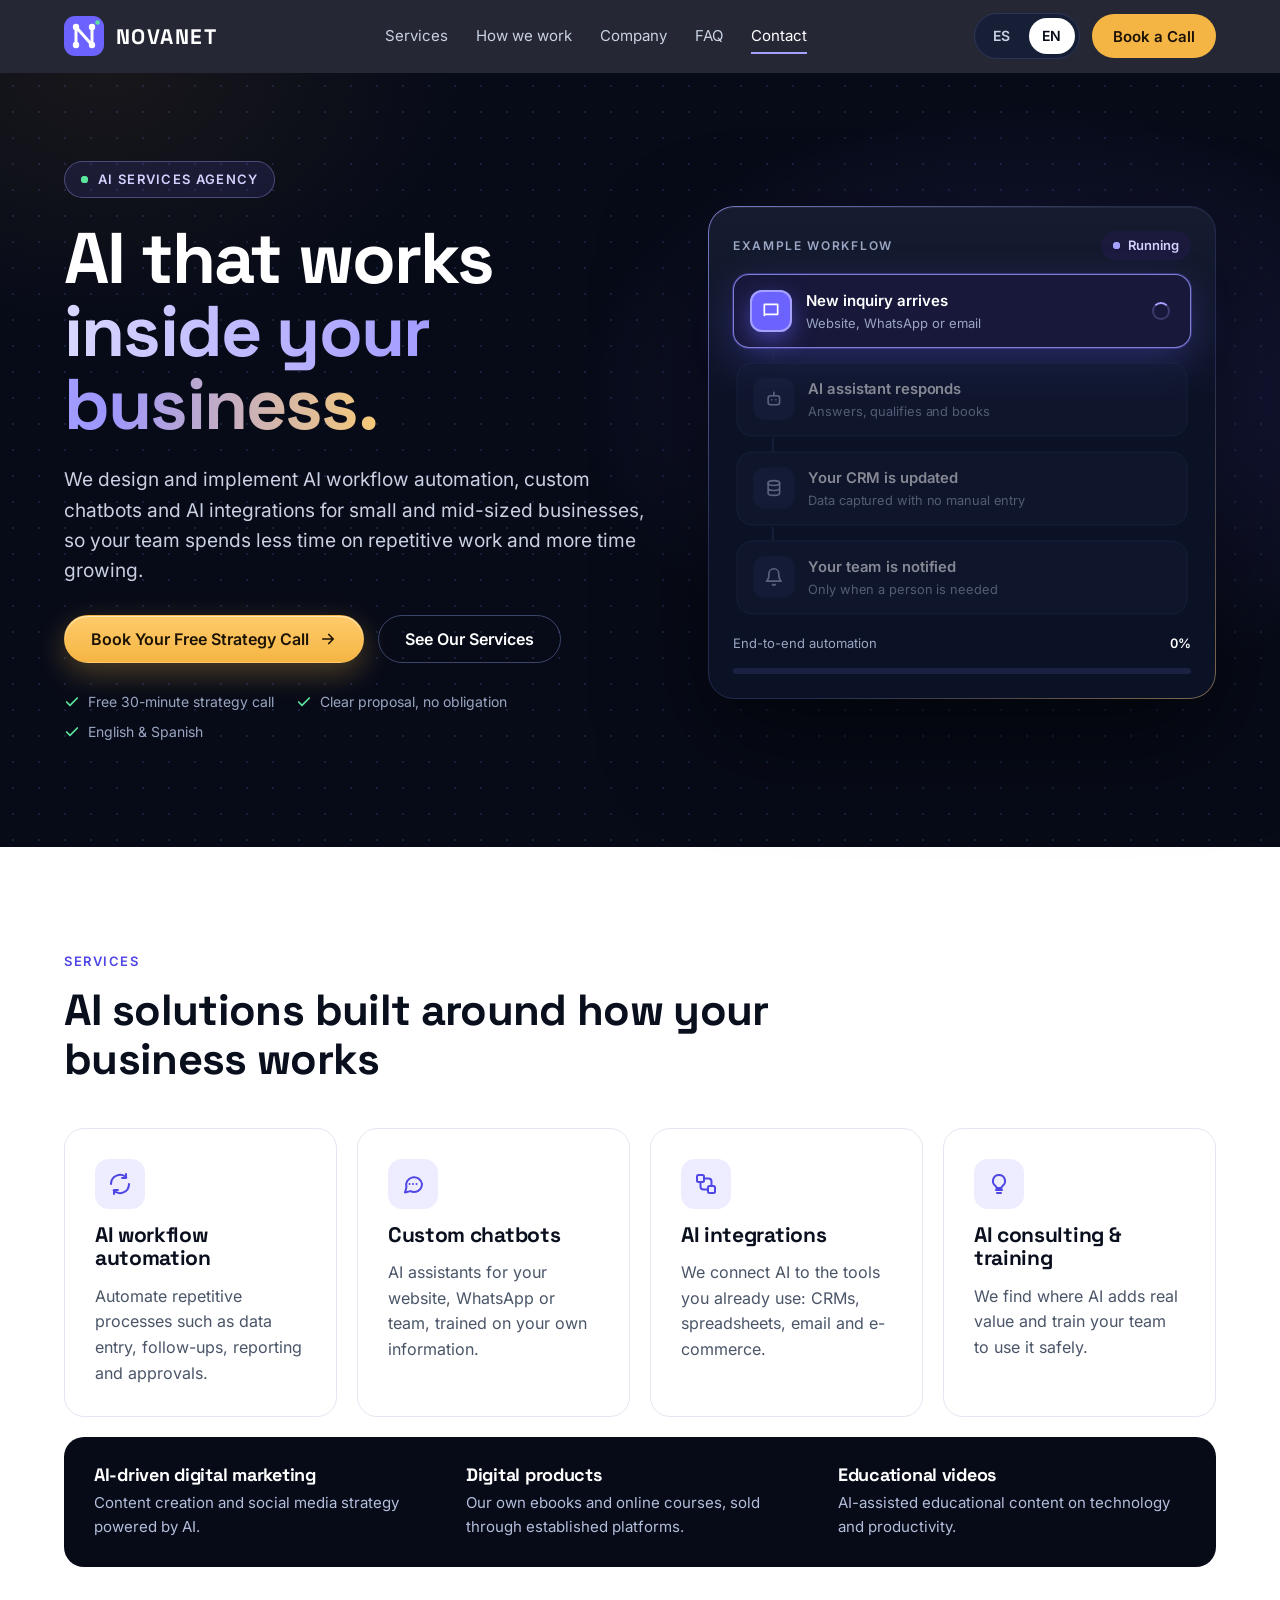
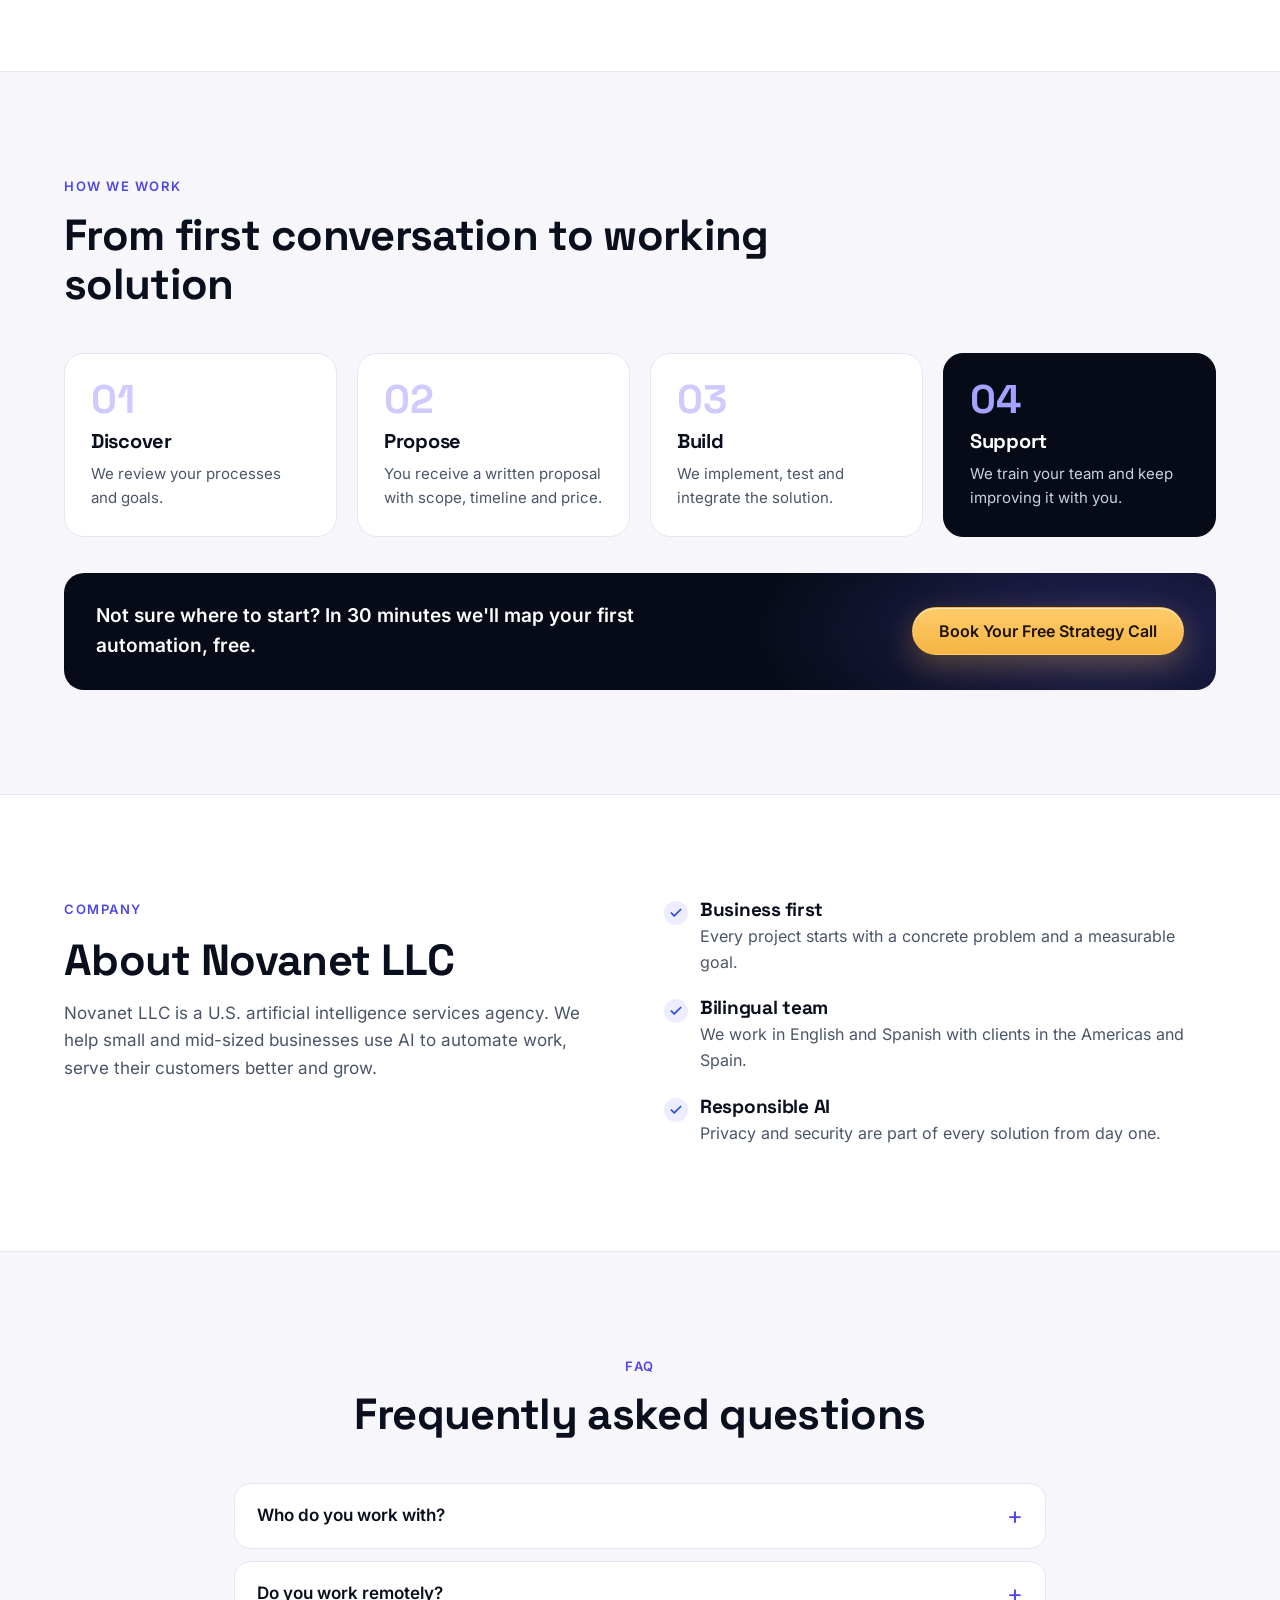
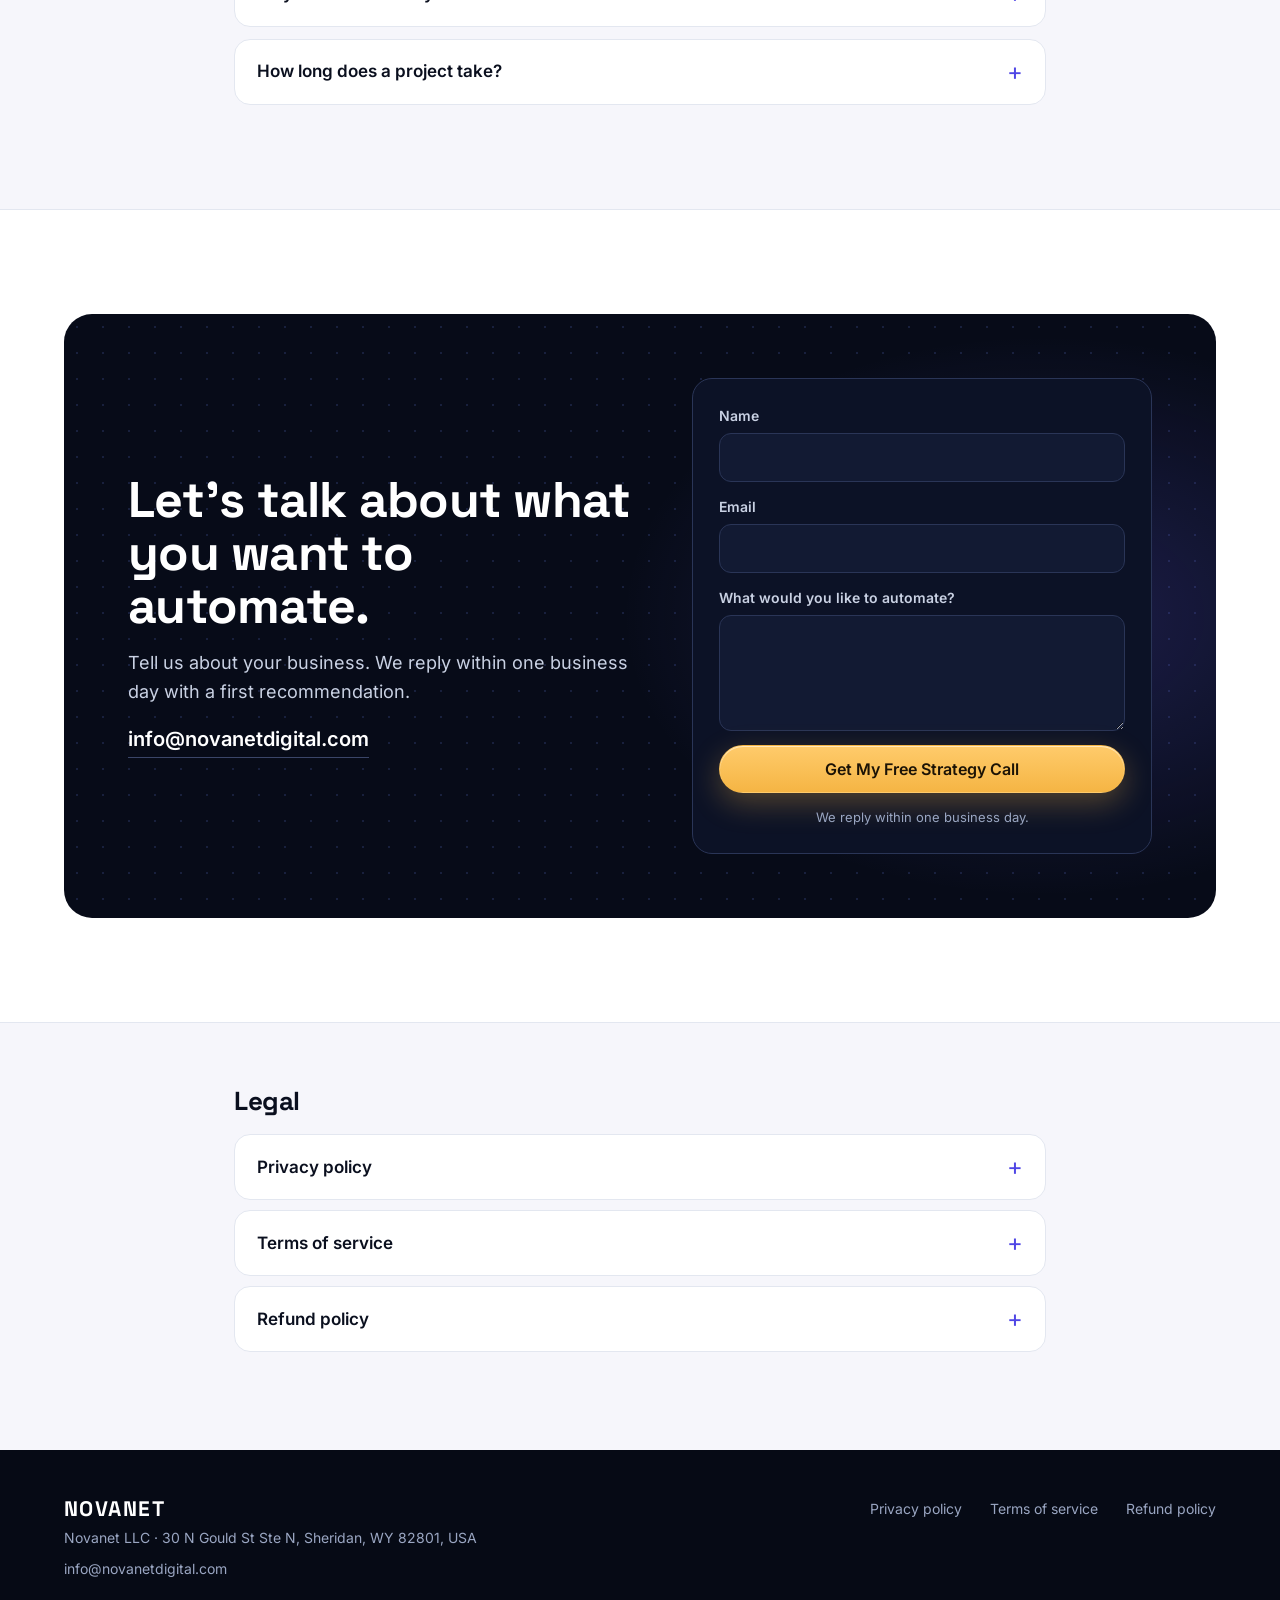
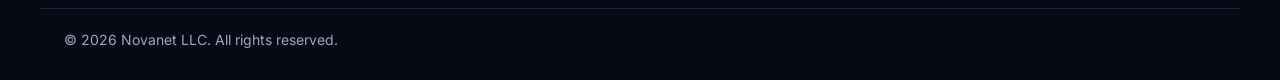
==== novanet-web/index.html @ 029d0b69 "Add files via upload" ====
<!doctype html>
<html lang="en">
<head>
<meta charset="utf-8">
<meta name="viewport" content="width=device-width, initial-scale=1">
<title>AI Automation Agency for Small Businesses | Novanet LLC</title>
<meta name="description" content="Novanet LLC helps small and mid-sized businesses automate workflows with AI: custom chatbots, AI integrations and consulting. Book a free strategy call.">
<meta name="robots" content="index, follow, max-image-preview:large, max-snippet:-1">
<meta name="author" content="Novanet LLC">
<meta name="theme-color" content="#070B18">
<link rel="canonical" href="https://novanetdigital.com/">

<!-- Performance: self-hosted fonts, preloaded -->
<link rel="preload" href="fonts/inter-400.woff2" as="font" type="font/woff2" crossorigin>
<link rel="preload" href="fonts/space-grotesk-700.woff2" as="font" type="font/woff2" crossorigin>
<link rel="stylesheet" href="styles.css?v=3">
<script src="script.js?v=3" defer></script>

<!-- Icons -->
<link rel="icon" href="img/favicon.svg" type="image/svg+xml">
<link rel="icon" href="img/icon-192.png" type="image/png" sizes="192x192">
<link rel="apple-touch-icon" href="img/apple-touch-icon.png">
<link rel="manifest" href="site.webmanifest">

<!-- Open Graph / social -->
<meta property="og:type" content="website">
<meta property="og:site_name" content="Novanet LLC">
<meta property="og:title" content="AI Automation Agency for Small Businesses | Novanet LLC">
<meta property="og:description" content="AI workflow automation, custom chatbots, AI integrations and consulting for small and mid-sized businesses.">
<meta property="og:url" content="https://novanetdigital.com/">
<meta property="og:image" content="https://novanetdigital.com/img/og-image.jpg">
<meta property="og:image:width" content="1200">
<meta property="og:image:height" content="630">
<meta property="og:image:alt" content="Novanet LLC — AI automation for small businesses">
<meta property="og:locale" content="en_US">
<meta property="og:locale:alternate" content="es_ES">
<meta name="twitter:card" content="summary_large_image">
<meta name="twitter:title" content="AI Automation Agency for Small Businesses | Novanet LLC">
<meta name="twitter:description" content="AI workflow automation, custom chatbots, AI integrations and consulting for SMBs.">
<meta name="twitter:image" content="https://novanetdigital.com/img/og-image.jpg">
<script type="application/ld+json">
{"@context": "https://schema.org", "@graph": [{"@type": "ProfessionalService", "@id": "https://novanetdigital.com/#org", "name": "Novanet LLC", "legalName": "Novanet LLC", "url": "https://novanetdigital.com/", "logo": "https://novanetdigital.com/img/icon-512.png", "image": "https://novanetdigital.com/img/og-image.jpg", "email": "info@novanetdigital.com", "description": "AI services agency providing AI workflow automation, custom chatbots, AI integrations and consulting for small and mid-sized businesses.", "address": {"@type": "PostalAddress", "streetAddress": "30 N Gould St Ste N", "addressLocality": "Sheridan", "addressRegion": "WY", "postalCode": "82801", "addressCountry": "US"}, "areaServed": ["United States", "Latin America", "Spain"], "availableLanguage": ["English", "Spanish"], "knowsAbout": ["AI automation", "Workflow automation", "Chatbots", "AI integrations", "AI consulting", "Digital marketing"], "hasOfferCatalog": {"@type": "OfferCatalog", "name": "AI services", "itemListElement": [{"@type": "Offer", "itemOffered": {"@type": "Service", "name": "AI workflow automation"}}, {"@type": "Offer", "itemOffered": {"@type": "Service", "name": "Custom AI chatbots"}}, {"@type": "Offer", "itemOffered": {"@type": "Service", "name": "AI integrations"}}, {"@type": "Offer", "itemOffered": {"@type": "Service", "name": "AI consulting and training"}}, {"@type": "Offer", "itemOffered": {"@type": "Service", "name": "AI-driven digital marketing"}}]}}, {"@type": "WebSite", "@id": "https://novanetdigital.com/#website", "url": "https://novanetdigital.com/", "name": "Novanet LLC", "inLanguage": ["en", "es"], "publisher": {"@id": "https://novanetdigital.com/#org"}}, {"@type": "FAQPage", "mainEntity": [{"@type": "Question", "name": "Who do you work with?", "acceptedAnswer": {"@type": "Answer", "text": "Small and mid-sized businesses and professionals who want to save time with AI, in English or Spanish."}}, {"@type": "Question", "name": "Do you work remotely?", "acceptedAnswer": {"@type": "Answer", "text": "Yes. We work online with clients in the United States, Latin America and Spain."}}, {"@type": "Question", "name": "How long does a project take?", "acceptedAnswer": {"@type": "Answer", "text": "It depends on the scope. Every proposal includes a clear timeline before work begins."}}]}]}
</script>
</head>
<body>
<a class="skip" href="#main" data-i18n="skip">Skip to content</a>

<header class="header" id="header">
  <div class="container header__inner">
    <a class="brand" href="#top" aria-label="Novanet LLC">
      <svg class="logo" width="40" height="40" viewBox="0 0 40 40" aria-hidden="true">
        <rect width="40" height="40" rx="11" fill="#6C63FF"/>
        <path d="M12 11l16 18" stroke="#fff" stroke-opacity=".35" stroke-width="1.5" fill="none"/>
        <path class="logo__n" d="M12 29V11l16 18V11" fill="none" stroke="#fff" stroke-width="3" stroke-linecap="round" stroke-linejoin="round"/>
        <circle class="logo__dot" cx="12" cy="29" r="3.2" fill="#fff"/>
        <circle class="logo__dot" cx="12" cy="11" r="3.2" fill="#fff"/>
        <circle class="logo__dot" cx="28" cy="29" r="3.2" fill="#fff"/>
        <circle class="logo__dot" cx="28" cy="11" r="3.2" fill="#fff"/>
        <circle class="logo__spark" cx="33.5" cy="6.5" r="2.2" fill="#5BE49B"/>
      </svg>
      <span class="brand__name">NOVANET</span>
    </a>

    <nav class="nav" id="nav" aria-label="Main">
      <a href="#services" data-i18n="navServices">Services</a>
      <a href="#process" data-i18n="navProcess">How we work</a>
      <a href="#company" data-i18n="navCompany">Company</a>
      <a href="#faq">FAQ</a>
      <a href="#contact" data-i18n="navContact">Contact</a>
    </nav>

    <div class="header__actions">
      <div class="lang" role="group" aria-label="Language">
        <button type="button" data-lang="es" aria-pressed="false">ES</button>
        <button type="button" data-lang="en" aria-pressed="true">EN</button>
      </div>
      <a class="btn btn--light btn--sm hide-sm" href="#contact" data-i18n="navCta">Book a Call</a>
      <button class="menu-btn" type="button" aria-controls="nav" aria-expanded="false" aria-label="Menu">
        <span></span><span></span>
      </button>
    </div>
  </div>
</header>

<main id="main">
  <!-- HERO -->
  <section class="hero" id="top">
    <div class="container hero__inner">
      <div class="hero__copy">
        <span class="pill reveal"><i class="live"></i><span data-i18n="heroEyebrow">AI services agency</span></span>
        <h1 class="reveal" data-i18n-html="heroTitle">AI that works <span class="hl">inside your business.</span></h1>
        <p class="hero__sub reveal" data-i18n="heroSub">We design and implement AI workflow automation, custom chatbots and AI integrations for small and mid-sized businesses, so your team spends less time on repetitive work and more time growing.</p>
        <div class="hero__ctas reveal">
          <a class="btn btn--primary" href="#contact"><span data-i18n="heroCta1">Book Your Free Strategy Call</span>
            <svg width="18" height="18" viewBox="0 0 24 24" aria-hidden="true"><path d="M5 12h14M13 6l6 6-6 6" fill="none" stroke="currentColor" stroke-width="2.2" stroke-linecap="round" stroke-linejoin="round"/></svg></a>
          <a class="btn btn--ghost" href="#services" data-i18n="heroCta2">See Our Services</a>
        </div>
        <ul class="hero__proof reveal">
          <li data-i18n="proof1">Free 30-minute strategy call</li>
          <li data-i18n="proof2">Clear proposal, no obligation</li>
          <li data-i18n="proof3">English &amp; Spanish</li>
        </ul>
      </div>

      <div class="flow reveal" aria-hidden="true">
        <div class="flow__head">
          <span data-i18n="flowTitle">Example workflow</span>
          <span class="flow__status"><i class="live"></i><span class="flow__run" data-i18n="flowRun">Running</span><span class="flow__done" data-i18n="flowDone">Completed</span></span>
        </div>
        <ol class="flow__steps">
          <li class="flow__step">
            <span class="flow__icon"><svg viewBox="0 0 24 24"><path d="M4 4h16v12H5.2L4 17.2z"/></svg></span>
            <span class="flow__txt"><b data-i18n="flow1">New inquiry arrives</b><small data-i18n="flow1s">Website, WhatsApp or email</small></span>
            <span class="flow__end"><i class="flow__spin"></i><span class="flow__check"><svg viewBox="0 0 24 24"><path d="M20 6 9 17l-5-5"/></svg></span></span>
          </li>
          <li class="flow__step">
            <span class="flow__icon"><svg viewBox="0 0 24 24"><rect x="5" y="8" width="14" height="11" rx="3"/><path d="M12 8V4M9.5 13h.01M14.5 13h.01"/></svg></span>
            <span class="flow__txt"><b data-i18n="flow2">AI assistant responds</b><small><span data-i18n="flow2s">Answers, qualifies and books</span><span class="typing"><i></i><i></i><i></i></span></small></span>
            <span class="flow__end"><i class="flow__spin"></i><span class="flow__check"><svg viewBox="0 0 24 24"><path d="M20 6 9 17l-5-5"/></svg></span></span>
          </li>
          <li class="flow__step">
            <span class="flow__icon"><svg viewBox="0 0 24 24"><ellipse cx="12" cy="6" rx="7" ry="3"/><path d="M5 6v12c0 1.7 3.1 3 7 3s7-1.3 7-3V6M5 12c0 1.7 3.1 3 7 3s7-1.3 7-3"/></svg></span>
            <span class="flow__txt"><b data-i18n="flow3">Your CRM is updated</b><small data-i18n="flow3s">Data captured with no manual entry</small></span>
            <span class="flow__end"><i class="flow__spin"></i><span class="flow__check"><svg viewBox="0 0 24 24"><path d="M20 6 9 17l-5-5"/></svg></span></span>
          </li>
          <li class="flow__step">
            <span class="flow__icon"><svg viewBox="0 0 24 24"><path d="M6 8a6 6 0 0 1 12 0c0 7 3 9 3 9H3s3-2 3-9M10.3 21a1.9 1.9 0 0 0 3.4 0"/></svg></span>
            <span class="flow__txt"><b data-i18n="flow4">Your team is notified</b><small data-i18n="flow4s">Only when a person is needed</small></span>
            <span class="flow__end"><i class="flow__spin"></i><span class="flow__check"><svg viewBox="0 0 24 24"><path d="M20 6 9 17l-5-5"/></svg></span></span>
          </li>
        </ol>
        <div class="flow__foot"><span data-i18n="flowFoot">End-to-end automation</span><span class="flow__pct">0%</span></div>
        <div class="flow__bar"><span></span></div>
      </div>
    </div>
  </section>

  <!-- SERVICES -->
  <section class="section" id="services">
    <div class="container">
      <header class="section__head reveal">
        <span class="eyebrow" data-i18n="servEyebrow">Services</span>
        <h2 data-i18n="servTitle">AI solutions built around how your business works</h2>
      </header>
      <div class="cards">
        <article class="card reveal">
          <span class="card__icon"><svg viewBox="0 0 24 24"><path d="M21 12a9 9 0 0 1-15.4 6.4M3 12a9 9 0 0 1 15.4-6.4M18 2v4h-4M6 22v-4h4"/></svg></span>
          <h3 data-i18n="s1t">AI workflow automation</h3>
          <p data-i18n="s1d">Automate repetitive processes such as data entry, follow-ups, reporting and approvals.</p>
        </article>
        <article class="card reveal">
          <span class="card__icon"><svg viewBox="0 0 24 24"><path d="M21 12a8 8 0 0 1-11.6 7.1L4 20.5l1.4-5.1A8 8 0 1 1 21 12z"/><path d="M8.5 12h.01M12 12h.01M15.5 12h.01"/></svg></span>
          <h3 data-i18n="s2t">Custom chatbots</h3>
          <p data-i18n="s2d">AI assistants for your website, WhatsApp or team, trained on your own information.</p>
        </article>
        <article class="card reveal">
          <span class="card__icon"><svg viewBox="0 0 24 24"><rect x="3" y="3" width="7" height="7" rx="1.5"/><rect x="14" y="14" width="7" height="7" rx="1.5"/><path d="M10 6.5h4.5a3 3 0 0 1 3 3V14M14 17.5H9.5a3 3 0 0 1-3-3V10"/></svg></span>
          <h3 data-i18n="s3t">AI integrations</h3>
          <p data-i18n="s3d">We connect AI to the tools you already use: CRMs, spreadsheets, email and e-commerce.</p>
        </article>
        <article class="card reveal">
          <span class="card__icon"><svg viewBox="0 0 24 24"><path d="M9 18h6M10 21h4M12 3a6 6 0 0 0-3.5 10.9c.6.5 1 1.2 1 2.1h5c0-.9.4-1.6 1-2.1A6 6 0 0 0 12 3z"/></svg></span>
          <h3 data-i18n="s4t">AI consulting &amp; training</h3>
          <p data-i18n="s4d">We find where AI adds real value and train your team to use it safely.</p>
        </article>
      </div>

      <div class="also reveal">
        <div class="also__item">
          <h3 data-i18n="a1t">AI-driven digital marketing</h3>
          <p data-i18n="a1d">Content creation and social media strategy powered by AI.</p>
        </div>
        <div class="also__item">
          <h3 data-i18n="a2t">Digital products</h3>
          <p data-i18n="a2d">Our own ebooks and online courses, sold through established platforms.</p>
        </div>
        <div class="also__item">
          <h3 data-i18n="a3t">Educational videos</h3>
          <p data-i18n="a3d">AI-assisted educational content on technology and productivity.</p>
        </div>
      </div>
    </div>
  </section>

  <!-- PROCESS -->
  <section class="section section--tint" id="process">
    <div class="container">
      <header class="section__head reveal">
        <span class="eyebrow" data-i18n="procEyebrow">How we work</span>
        <h2 data-i18n="procTitle">From first conversation to working solution</h2>
      </header>
      <ol class="steps">
        <li class="step reveal"><span class="step__n">01</span><h3 data-i18n="p1t">Discover</h3><p data-i18n="p1d">We review your processes and goals.</p></li>
        <li class="step reveal"><span class="step__n">02</span><h3 data-i18n="p2t">Propose</h3><p data-i18n="p2d">You receive a written proposal with scope, timeline and price.</p></li>
        <li class="step reveal"><span class="step__n">03</span><h3 data-i18n="p3t">Build</h3><p data-i18n="p3d">We implement, test and integrate the solution.</p></li>
        <li class="step step--dark reveal"><span class="step__n">04</span><h3 data-i18n="p4t">Support</h3><p data-i18n="p4d">We train your team and keep improving it with you.</p></li>
      </ol>
      <div class="inline-cta reveal">
        <p data-i18n="midCta">Not sure where to start? A 30-minute call is enough to find your first automation.</p>
        <a class="btn btn--primary" href="#contact" data-i18n="heroCta1">Book Your Free Strategy Call</a>
      </div>
    </div>
  </section>

  <!-- COMPANY -->
  <section class="section" id="company">
    <div class="container company">
      <div class="company__copy reveal">
        <span class="eyebrow" data-i18n="coEyebrow">Company</span>
        <h2 data-i18n="coTitle">About Novanet LLC</h2>
        <p data-i18n="coText">Novanet LLC is a U.S. artificial intelligence services agency. We help small and mid-sized businesses use AI to automate work, serve their customers better and grow.</p>
      </div>
      <ul class="values reveal">
        <li><h3 data-i18n="v1t">Business first</h3><p data-i18n="v1d">Every project starts with a concrete problem and a measurable goal.</p></li>
        <li><h3 data-i18n="v2t">Bilingual team</h3><p data-i18n="v2d">We work in English and Spanish with clients in the Americas and Spain.</p></li>
        <li><h3 data-i18n="v3t">Responsible AI</h3><p data-i18n="v3d">Privacy and security are part of every solution from day one.</p></li>
      </ul>
    </div>
  </section>

  <!-- FAQ -->
  <section class="section section--tint" id="faq">
    <div class="container container--narrow">
      <header class="section__head section__head--center reveal">
        <span class="eyebrow">FAQ</span>
        <h2 data-i18n="faqTitle">Frequently asked questions</h2>
      </header>
      <div class="faq">
        <details class="reveal"><summary data-i18n="q1">Who do you work with?</summary><p data-i18n="a1">Small and mid-sized businesses and professionals who want to save time with AI, in English or Spanish.</p></details>
        <details class="reveal"><summary data-i18n="q2">Do you work remotely?</summary><p data-i18n="a2">Yes. We work online with clients in the United States, Latin America and Spain.</p></details>
        <details class="reveal"><summary data-i18n="q3">How long does a project take?</summary><p data-i18n="a3">It depends on the scope. Every proposal includes a clear timeline before work begins.</p></details>
      </div>
    </div>
  </section>

  <!-- CONTACT -->
  <section class="section" id="contact">
    <div class="container">
      <div class="contact reveal">
        <div class="contact__copy">
          <h2 data-i18n="ctaTitle">Let's talk about what you want to automate.</h2>
          <p data-i18n="ctaSub">Tell us about your business. We reply within one business day with a first recommendation.</p>
          <a class="contact__mail" href="mailto:info@novanetdigital.com">info@novanetdigital.com</a>
        </div>
        <form class="form" id="contact-form" action="https://formsubmit.co/info@novanetdigital.com" method="POST" novalidate>
          <input type="text" name="_honey" tabindex="-1" autocomplete="off" aria-hidden="true" class="hp">
          <label><span data-i18n="fmName">Name</span><input name="name" type="text" autocomplete="name" minlength="2" maxlength="80" required></label>
          <label><span data-i18n="fmEmail">Email</span><input name="email" type="email" autocomplete="email" maxlength="120" required></label>
          <label><span data-i18n="fmMsg">What would you like to automate?</span><textarea name="message" rows="4" minlength="10" maxlength="2000" required></textarea></label>
          <button class="btn btn--primary btn--block" type="submit" data-i18n="fmSend">Get My Free Strategy Call</button>
          <p class="form__note" id="form-note" role="status" data-i18n="fmNote">We reply within one business day.</p>
        </form>
      </div>
    </div>
  </section>

  <!-- LEGAL -->
  <section class="section section--legal" id="legal">
    <div class="container container--narrow">
      <h2 class="legal__title" data-i18n="legalTitle">Legal</h2>
      <details id="privacy">
        <summary data-i18n="lPrivacy">Privacy policy</summary>
        <div data-i18n-html="privacyText"></div>
      </details>
      <details id="terms">
        <summary data-i18n="lTerms">Terms of service</summary>
        <div data-i18n-html="termsText"></div>
      </details>
      <details id="refunds">
        <summary data-i18n="lRefunds">Refund policy</summary>
        <div data-i18n-html="refundText"></div>
      </details>
    </div>
  </section>
</main>

<footer class="footer">
  <div class="container footer__inner">
    <div class="footer__brand">
      <span class="brand__name">NOVANET</span>
      <p>Novanet LLC · 30 N Gould St Ste N, Sheridan, WY 82801, USA</p>
      <a href="mailto:info@novanetdigital.com">info@novanetdigital.com</a>
    </div>
    <nav class="footer__links" aria-label="Legal">
      <a href="#privacy" data-legal data-i18n="lPrivacy">Privacy policy</a>
      <a href="#terms" data-legal data-i18n="lTerms">Terms of service</a>
      <a href="#refunds" data-legal data-i18n="lRefunds">Refund policy</a>
    </nav>
  </div>
  <div class="container footer__legal">
    <span>© <span id="year">2026</span> Novanet LLC. <span data-i18n="rights">All rights reserved.</span></span>
  </div>
</footer>
</body>
</html>
---- novanet-web/styles.css ----
/* ==========================================================
   Novanet LLC — styles.css (no build tools)
   ========================================================== */
/* Self-hosted fonts (latin subset, covers Spanish) */
@font-face { font-family: "Inter"; font-style: normal; font-weight: 400; font-display: swap; src: url("fonts/inter-400.woff2") format("woff2"); }
@font-face { font-family: "Inter"; font-style: normal; font-weight: 600 700; font-display: swap; src: url("fonts/inter-600.woff2") format("woff2"); }
@font-face { font-family: "Space Grotesk"; font-style: normal; font-weight: 600; font-display: swap; src: url("fonts/space-grotesk-600.woff2") format("woff2"); }
@font-face { font-family: "Space Grotesk"; font-style: normal; font-weight: 700; font-display: swap; src: url("fonts/space-grotesk-700.woff2") format("woff2"); }

:root {
  --ink: #070B18;
  --ink-2: #0C1226;
  --ink-3: #121A33;
  --line-dark: #222C4D;
  --text: #0A0F1E;
  --muted: #4A5568;
  --muted-dark: #9AA6C2;
  --soft-dark: #C9D1E3;
  --bg: #FFFFFF;
  --tint: #F6F6FB;
  --line: #E3E7F0;
  --accent: #6C63FF;
  --accent-ink: #4F46E5;
  --accent-soft: #EEEDFF;
  --accent-light: #A5A1FF;
  --gold: #F5B544;
  --gold-hover: #FFC764;
  --gold-ink: #1C1305;
  --green: #5BE49B;
  --radius: 20px;
  --font: "Inter", system-ui, -apple-system, "Segoe UI", Roboto, sans-serif;
  --display: "Space Grotesk", var(--font);
  --ease: cubic-bezier(.2, .7, .2, 1);
}

*, *::before, *::after { box-sizing: border-box; }
html { scroll-behavior: smooth; -webkit-text-size-adjust: 100%; }
body {
  margin: 0;
  font: 400 17px/1.6 var(--font);
  color: var(--text);
  background: var(--bg);
  -webkit-font-smoothing: antialiased;
}
img, svg { display: block; }
a { color: var(--accent-ink); }
a:hover { color: #3730A3; }
h1, h2, h3 { font-family: var(--display); margin: 0; line-height: 1.12; letter-spacing: -.015em; }
p { margin: 0; }
:focus-visible { outline: 3px solid var(--accent-light); outline-offset: 3px; border-radius: 6px; }

.container { max-width: 1200px; margin: 0 auto; padding: 0 24px; }
.container--narrow { max-width: 860px; }

.skip { position: absolute; left: -9999px; top: 8px; background: #fff; color: var(--ink); padding: 10px 16px; border-radius: 8px; z-index: 100; }
.skip:focus { left: 16px; }

/* ---------- Buttons ---------- */
.btn {
  display: inline-flex; align-items: center; justify-content: center; gap: 10px;
  min-height: 48px; padding: 0 26px; border-radius: 999px; border: 1px solid transparent;
  font: 600 16px/1 var(--font); text-decoration: none; cursor: pointer;
  transition: transform .2s var(--ease), background-color .2s, box-shadow .2s, color .2s;
}
.btn:hover { transform: translateY(-2px); }
.btn svg { transition: transform .2s var(--ease); }
.btn:hover svg { transform: translateX(4px); }
.btn--primary {
  background: linear-gradient(180deg, #FFCB6B, var(--gold)); color: var(--gold-ink); font-weight: 700;
  box-shadow: 0 10px 30px rgba(245, 181, 68, .30), inset 0 1px 0 rgba(255, 255, 255, .55);
}
.btn--primary:hover { background: linear-gradient(180deg, #FFD685, var(--gold-hover)); color: var(--gold-ink); box-shadow: 0 16px 40px rgba(245, 181, 68, .42), inset 0 1px 0 rgba(255, 255, 255, .6); }
.btn--ghost { color: #fff; border-color: #3A4568; }
.btn--ghost:hover { color: #fff; border-color: var(--accent-light); background: rgba(165, 161, 255, .08); }
.btn--light { background: var(--gold); color: var(--gold-ink); font-weight: 700; }
.btn--light:hover { background: var(--gold-hover); color: var(--gold-ink); }
.btn--sm { min-height: 44px; padding: 0 20px; font-size: 15px; }
.btn--block { width: 100%; }

/* ---------- Header ---------- */
.header {
  position: sticky; top: 0; z-index: 50;
  background: rgba(7, 11, 24, .88);
  backdrop-filter: saturate(150%) blur(10px);
  -webkit-backdrop-filter: saturate(150%) blur(10px);
  border-bottom: 1px solid transparent;
  transition: border-color .3s, box-shadow .3s;
}
.header.is-scrolled { border-color: #1C2540; box-shadow: 0 8px 30px rgba(0, 0, 0, .25); }
.header__inner { display: flex; align-items: center; justify-content: space-between; gap: 20px; min-height: 72px; }
.brand { display: flex; align-items: center; gap: 12px; color: #fff; text-decoration: none; }
.brand:hover { color: #fff; }
.brand__name { font: 700 21px/1 var(--display); letter-spacing: .07em; color: #fff; }

.nav { display: flex; gap: 28px; }
.nav a { color: var(--soft-dark); text-decoration: none; font-size: 15px; position: relative; padding: 6px 0; }
.nav a::after {
  content: ""; position: absolute; left: 0; right: 0; bottom: 0; height: 2px;
  background: var(--accent-light); transform: scaleX(0); transform-origin: left; transition: transform .25s var(--ease);
}
.nav a:hover, .nav a.is-active { color: #fff; }
.nav a:hover::after, .nav a.is-active::after { transform: scaleX(1); }

.header__actions { display: flex; align-items: center; gap: 12px; }
.lang { display: flex; gap: 4px; padding: 4px; border-radius: 999px; background: #161F36; border: 1px solid #2A3557; }
.lang button {
  min-width: 46px; min-height: 36px; border: 0; border-radius: 999px; cursor: pointer;
  font: 600 14px/1 var(--font); background: transparent; color: var(--soft-dark); transition: background-color .2s, color .2s;
}
.lang button[aria-pressed="true"] { background: #fff; color: var(--ink); }

.menu-btn { display: none; width: 44px; height: 44px; border: 1px solid #2A3557; border-radius: 12px; background: transparent; cursor: pointer; position: relative; }
.menu-btn span { position: absolute; left: 12px; right: 12px; height: 2px; background: #fff; transition: transform .25s var(--ease); }
.menu-btn span:first-child { top: 17px; }
.menu-btn span:last-child { top: 25px; }
.menu-btn[aria-expanded="true"] span:first-child { transform: translateY(4px) rotate(45deg); }
.menu-btn[aria-expanded="true"] span:last-child { transform: translateY(-4px) rotate(-45deg); }

/* ---------- Logo animation ---------- */
.logo__n { stroke-dasharray: 62; stroke-dashoffset: 62; animation: draw 1.4s var(--ease) .2s forwards; }
.logo__dot { transform-box: fill-box; transform-origin: center; animation: pulse 3.2s ease-in-out infinite; }
.logo__dot:nth-of-type(2) { animation-delay: .4s; }
.logo__dot:nth-of-type(3) { animation-delay: .8s; }
.logo__dot:nth-of-type(4) { animation-delay: 1.2s; }
.logo__spark { transform-box: fill-box; transform-origin: center; animation: spark 2.4s ease-in-out infinite; }

/* ---------- Hero ---------- */
.hero {
  background-color: var(--ink);
  background-image:
    radial-gradient(640px 420px at 80% 42%, rgba(108, 99, 255, .20), transparent 70%),
    radial-gradient(520px 360px at 8% 0%, rgba(245, 181, 68, .07), transparent 70%),
    radial-gradient(#18203D 1px, transparent 1.2px);
  background-size: auto, auto, 26px 26px;
  color: #fff;
}
.hero__inner { display: flex; flex-wrap: wrap; align-items: center; gap: 56px; padding-top: 88px; padding-bottom: 104px; }
.hero__copy { flex: 1 1 500px; min-width: 0; display: flex; flex-direction: column; gap: 24px; }
.pill {
  align-self: flex-start; display: inline-flex; align-items: center; gap: 10px;
  font-size: 13px; font-weight: 600; letter-spacing: .1em; text-transform: uppercase;
  color: #D4D1FF; background: rgba(108, 99, 255, .12); border: 1px solid rgba(165, 161, 255, .35); border-radius: 999px; padding: 7px 16px;
}
.hero h1 { font-size: clamp(40px, 5.6vw, 72px); line-height: 1.02; letter-spacing: -.025em; }
.hl { background: linear-gradient(90deg, #D9D6FF, #9C96FF 60%, #F5C978); -webkit-background-clip: text; background-clip: text; color: transparent; }
.hero__sub { font-size: 19px; color: var(--soft-dark); max-width: 580px; }
.hero__ctas { display: flex; flex-wrap: wrap; gap: 14px; margin-top: 4px; }
.hero__proof { list-style: none; margin: 4px 0 0; padding: 0; display: flex; flex-wrap: wrap; gap: 8px 22px; font-size: 14px; color: var(--muted-dark); }
.hero__proof li { display: inline-flex; align-items: center; gap: 8px; }
.hero__proof li::before {
  content: ""; width: 16px; height: 16px; flex: none;
  background: no-repeat center/16px url("data:image/svg+xml,%3Csvg xmlns='http://www.w3.org/2000/svg' viewBox='0 0 24 24' fill='none' stroke='%235BE49B' stroke-width='2.6' stroke-linecap='round' stroke-linejoin='round'%3E%3Cpath d='M20 6 9 17l-5-5'/%3E%3C/svg%3E");
}

.live { position: relative; width: 7px; height: 7px; border-radius: 50%; background: var(--green); display: inline-block; }
.live::after { content: ""; position: absolute; inset: 0; border-radius: 50%; background: var(--green); animation: ping 1.8s ease-out infinite; }

/* Flow card — looping workflow demo */
.flow {
  position: relative; flex: 1 1 420px; min-width: 0;
  background: linear-gradient(180deg, rgba(255,255,255,.045), rgba(255,255,255,0) 40%), var(--ink-2);
  border: 1px solid #232B4D; border-radius: 26px; padding: 24px;
  display: flex; flex-direction: column; gap: 14px;
  box-shadow: 0 40px 100px rgba(0,0,0,.55), inset 0 1px 0 rgba(255,255,255,.06);
}
.flow::before {
  content: ""; position: absolute; inset: -1px; border-radius: inherit; padding: 1px; pointer-events: none;
  background: linear-gradient(140deg, rgba(165,161,255,.7), rgba(165,161,255,0) 38%, rgba(245,181,68,0) 62%, rgba(245,181,68,.45));
  -webkit-mask: linear-gradient(#000 0 0) content-box, linear-gradient(#000 0 0);
  -webkit-mask-composite: xor; mask-composite: exclude;
}
.flow.is-visible { animation: float 7s ease-in-out 1s infinite; }
.flow__head { display: flex; justify-content: space-between; align-items: center; font-size: 12px; font-weight: 600; letter-spacing: .14em; text-transform: uppercase; color: var(--muted-dark); }
.flow__status {
  display: inline-flex; align-items: center; gap: 8px; border-radius: 999px; padding: 4px 12px;
  background: #1B1A3D; color: #D4D1FF; letter-spacing: 0; text-transform: none; font-size: 13px;
  transition: background-color .4s, color .4s;
}
.flow__status .live { background: var(--accent-light); }
.flow__status .live::after { background: var(--accent-light); }
.flow__done { display: none; }
.flow.is-complete .flow__status { background: #10291E; color: #8FF0BC; }
.flow.is-complete .flow__status .live, .flow.is-complete .flow__status .live::after { background: var(--green); }
.flow.is-complete .flow__run { display: none; }
.flow.is-complete .flow__done { display: inline; }

.flow__steps { list-style: none; margin: 0; padding: 0; display: flex; flex-direction: column; gap: 14px; }
.flow__step {
  position: relative; display: flex; align-items: center; gap: 14px;
  background-color: var(--ink-3); border: 1px solid var(--line-dark); border-radius: 16px; padding: 14px 16px;
  opacity: .5; transform: scale(.985);
  transition: opacity .45s var(--ease), transform .45s var(--ease), border-color .45s, background-color .45s, box-shadow .45s;
}
/* connector line between steps */
.flow__step + .flow__step::before,
.flow__step + .flow__step::after {
  content: ""; position: absolute; left: 35px; top: -15px; width: 2px; height: 14px; border-radius: 2px;
}
.flow__step + .flow__step::before { background: #232C4D; }
.flow__step + .flow__step::after {
  background: linear-gradient(var(--accent-light), var(--accent));
  transform: scaleY(0); transform-origin: top; transition: transform .45s var(--ease);
}
.flow__step.is-active::after, .flow__step.is-done::after { transform: scaleY(1); }

.flow__step.is-active {
  opacity: 1; transform: scale(1);
  border-color: rgba(165,161,255,.75);
  background-color: #17183A;
  background-image: linear-gradient(100deg, transparent 30%, rgba(165,161,255,.18) 50%, transparent 70%);
  background-size: 260% 100%; background-repeat: no-repeat;
  box-shadow: 0 0 0 1px rgba(108,99,255,.35), 0 14px 40px rgba(108,99,255,.28);
  animation: shine 1.5s var(--ease) both;
}
.flow__step.is-done { opacity: 1; transform: scale(1); border-color: #2A3558; }

.flow__icon {
  position: relative; width: 42px; height: 42px; flex: none; border-radius: 12px; background: #1D2547;
  display: grid; place-items: center; transition: background-color .45s, box-shadow .45s;
}
.flow__icon svg { width: 20px; height: 20px; fill: none; stroke: #A9B3D6; stroke-width: 2; stroke-linecap: round; stroke-linejoin: round; transition: stroke .45s; }
.flow__step.is-active .flow__icon { background: var(--accent); box-shadow: 0 8px 22px rgba(108,99,255,.5); }
.flow__step.is-active .flow__icon::after {
  content: ""; position: absolute; inset: 0; border-radius: inherit; border: 2px solid var(--accent-light);
  animation: ring 1.4s ease-out infinite;
}
.flow__step.is-active .flow__icon svg { stroke: #fff; }
.flow__step.is-done .flow__icon { background: #242A5C; }
.flow__step.is-done .flow__icon svg { stroke: #C9C6FF; }

.flow__txt { display: flex; flex-direction: column; min-width: 0; }
.flow__txt b { font-size: 15px; font-weight: 600; color: #fff; }
.flow__txt small { font-size: 13px; color: var(--muted-dark); display: inline-flex; align-items: center; }
.typing { display: inline-flex; gap: 3px; margin-left: 6px; opacity: 0; transition: opacity .3s; }
.flow__step.is-active .typing { opacity: 1; }
.typing i { width: 4px; height: 4px; border-radius: 50%; background: #C9C6FF; animation: blink 1.2s infinite; }
.typing i:nth-child(2) { animation-delay: .2s; }
.typing i:nth-child(3) { animation-delay: .4s; }

.flow__end { margin-left: auto; width: 26px; height: 26px; flex: none; display: grid; place-items: center; }
.flow__end > * { grid-area: 1 / 1; }
.flow__spin {
  width: 18px; height: 18px; border-radius: 50%; border: 2px solid rgba(165,161,255,.25); border-top-color: var(--accent-light);
  opacity: 0; transition: opacity .3s;
}
.flow__step.is-active .flow__spin { opacity: 1; animation: spin .8s linear infinite; }
.flow__check {
  width: 26px; height: 26px; border-radius: 50%; background: #10291E; display: grid; place-items: center;
  opacity: 0; transform: scale(.4); transition: opacity .3s, transform .45s cubic-bezier(.34, 1.56, .64, 1);
}
.flow__check svg { width: 14px; height: 14px; fill: none; stroke: var(--green); stroke-width: 3; stroke-linecap: round; stroke-linejoin: round; }
.flow__step.is-done .flow__check { opacity: 1; transform: scale(1); }

.flow__foot { display: flex; justify-content: space-between; align-items: center; font-size: 13px; color: var(--muted-dark); margin-top: 4px; }
.flow__pct { color: #fff; font-weight: 600; font-variant-numeric: tabular-nums; }
.flow__bar { height: 6px; border-radius: 999px; background: #1A2142; overflow: hidden; }
.flow__bar span {
  display: block; width: 100%; height: 100%; border-radius: inherit;
  background: linear-gradient(90deg, var(--accent), var(--accent-light));
  transform: scaleX(var(--p, 0)); transform-origin: left; transition: transform .8s var(--ease), background .4s;
}
.flow.is-complete .flow__bar span { background: linear-gradient(90deg, #2FBF7F, var(--green)); }

/* ---------- Sections ---------- */
.section { padding: 104px 0; }
.section--tint { background: var(--tint); border-top: 1px solid var(--line); border-bottom: 1px solid var(--line); }
.section__head { max-width: 720px; display: flex; flex-direction: column; gap: 14px; margin-bottom: 44px; }
.section__head--center { text-align: center; align-items: center; margin-left: auto; margin-right: auto; }
.section h2 { font-size: clamp(30px, 3.4vw, 46px); }
.eyebrow { font-size: 13px; font-weight: 600; letter-spacing: .12em; text-transform: uppercase; color: var(--accent-ink); }

.cards { display: grid; grid-template-columns: repeat(auto-fit, minmax(250px, 1fr)); gap: 20px; }
.card {
  background: #fff; border: 1px solid var(--line); border-radius: var(--radius); padding: 30px;
  display: flex; flex-direction: column; gap: 14px;
  transition: transform .25s var(--ease), box-shadow .25s, border-color .25s;
}
.card:hover { transform: translateY(-6px); box-shadow: 0 22px 50px rgba(28, 22, 90, .12); border-color: #CFCBFF; }
.card__icon { width: 50px; height: 50px; border-radius: 14px; background: var(--accent-soft); display: grid; place-items: center; }
.card__icon svg { width: 24px; height: 24px; fill: none; stroke: var(--accent-ink); stroke-width: 2; stroke-linecap: round; stroke-linejoin: round; }
.card h3 { font-size: 21px; }
.card p { color: var(--muted); font-size: 16px; }

.also { margin-top: 20px; background: var(--ink); color: #fff; border-radius: var(--radius); padding: 28px 30px; display: grid; grid-template-columns: repeat(auto-fit, minmax(220px, 1fr)); gap: 24px; }
.also__item h3 { font-size: 18px; margin-bottom: 6px; }
.also__item p { color: #B3BEDB; font-size: 15px; }

.steps { list-style: none; margin: 0; padding: 0; display: grid; grid-template-columns: repeat(auto-fit, minmax(220px, 1fr)); gap: 20px; }
.step { background: #fff; border: 1px solid var(--line); border-radius: var(--radius); padding: 26px; display: flex; flex-direction: column; gap: 10px; transition: transform .25s var(--ease), box-shadow .25s; }
.step:hover { transform: translateY(-5px); box-shadow: 0 18px 40px rgba(10, 15, 30, .08); }
.step__n { font: 700 40px/1 var(--display); color: #CFCBFF; }
.step h3 { font-size: 20px; }
.step p { color: var(--muted); font-size: 15px; }
.step--dark { background: var(--ink); border-color: var(--ink); color: #fff; }
.step--dark .step__n { color: var(--accent-light); }
.step--dark p { color: var(--soft-dark); }

.inline-cta {
  margin-top: 36px; display: flex; flex-wrap: wrap; align-items: center; justify-content: space-between; gap: 18px;
  padding: 28px 32px; border-radius: var(--radius); color: #fff;
  background: radial-gradient(500px 200px at 90% 50%, rgba(108, 99, 255, .28), transparent 70%), var(--ink);
}
.inline-cta p { font-weight: 600; font-size: 19px; max-width: 620px; }

/* Company */
.company { display: flex; flex-wrap: wrap; gap: 48px; align-items: flex-start; }
.company__copy { flex: 1 1 420px; min-width: 0; display: flex; flex-direction: column; gap: 16px; }
.company__copy p { color: var(--muted); }
.values { flex: 1 1 420px; min-width: 0; list-style: none; margin: 0; padding: 0; display: flex; flex-direction: column; gap: 22px; }
.values li { padding-left: 36px; position: relative; }
.values li::before {
  content: ""; position: absolute; left: 0; top: 2px; width: 24px; height: 24px; border-radius: 50%; background: var(--accent-soft) no-repeat center/14px
  url("data:image/svg+xml,%3Csvg xmlns='http://www.w3.org/2000/svg' viewBox='0 0 24 24' fill='none' stroke='%232B4BEB' stroke-width='3' stroke-linecap='round' stroke-linejoin='round'%3E%3Cpath d='M20 6 9 17l-5-5'/%3E%3C/svg%3E");
}
.values h3 { font-size: 19px; margin-bottom: 4px; }
.values p { color: var(--muted); font-size: 16px; }

/* FAQ & legal */
.faq { display: flex; flex-direction: column; gap: 12px; }
details { background: #fff; border: 1px solid var(--line); border-radius: 16px; padding: 0 22px; }
summary {
  list-style: none; cursor: pointer; display: flex; justify-content: space-between; align-items: center; gap: 16px;
  min-height: 64px; font-weight: 600;
}
summary::-webkit-details-marker { display: none; }
summary::after { content: "+"; font-size: 24px; font-weight: 400; color: var(--accent-ink); transition: transform .25s var(--ease); }
details[open] summary::after { transform: rotate(45deg); }
details > p, details > div { padding-bottom: 20px; color: var(--muted); }
details > div p + p { margin-top: 10px; }
details > div h4 { margin: 14px 0 4px; font-size: 15px; color: var(--text); }

/* Contact */
.contact {
  background-color: var(--ink);
  background-image: radial-gradient(600px 400px at 85% 50%, rgba(108, 99, 255, .22), transparent 70%), radial-gradient(#18203D 1px, transparent 1.2px);
  background-size: auto, 26px 26px;
  color: #fff; border-radius: 28px; padding: clamp(28px, 6vw, 64px);
  display: flex; flex-wrap: wrap; gap: 44px; align-items: center;
}
.contact__copy { flex: 1 1 420px; min-width: 0; display: flex; flex-direction: column; gap: 16px; }
.contact h2 { font-size: clamp(30px, 4vw, 50px); line-height: 1.06; }
.contact__copy p { color: var(--soft-dark); font-size: 18px; max-width: 520px; }
.contact__mail { color: #fff; font-weight: 600; font-size: 20px; text-decoration: none; border-bottom: 1px solid #3A4568; align-self: flex-start; padding-bottom: 2px; }
.contact__mail:hover { color: #fff; border-color: var(--accent-light); }
.form { flex: 1 1 360px; min-width: 0; background: var(--ink-2); border: 1px solid #2A3557; border-radius: 20px; padding: 26px; display: flex; flex-direction: column; gap: 14px; }
.form label { display: flex; flex-direction: column; gap: 6px; font-size: 14px; font-weight: 600; color: var(--soft-dark); }
.form input, .form textarea {
  width: 100%; font: 400 16px/1.4 var(--font); color: #fff; background: var(--ink-3);
  border: 1px solid #2A3557; border-radius: 12px; padding: 12px 14px; min-height: 48px; transition: border-color .2s, box-shadow .2s;
}
.form textarea { resize: vertical; }
.form input:focus, .form textarea:focus { outline: none; border-color: var(--accent-light); box-shadow: 0 0 0 3px rgba(165, 161, 255, .25); }
.form .is-invalid { border-color: #FF8A8A; }
.form__note { font-size: 13px; color: var(--muted-dark); text-align: center; }
.form__note.is-ok { color: #8FF0BC; font-size: 14px; }
.form__note a { color: #fff; }
.form button:disabled { opacity: .7; cursor: wait; transform: none; }
.hp { position: absolute; left: -9999px; width: 1px; height: 1px; opacity: 0; }

.section--legal { padding: 64px 0 88px; background: var(--tint); border-top: 1px solid var(--line); }
.legal__title { font-size: 26px !important; margin-bottom: 18px; }
.section--legal details { margin-bottom: 10px; }

/* Footer */
.footer { background: #060A15; color: var(--muted-dark); font-size: 14px; }
.footer__inner { display: flex; flex-wrap: wrap; justify-content: space-between; gap: 28px; padding-top: 48px; padding-bottom: 28px; }
.footer__brand { display: flex; flex-direction: column; gap: 8px; }
.footer a { color: var(--muted-dark); text-decoration: none; }
.footer a:hover { color: #fff; }
.footer__links { display: flex; flex-wrap: wrap; gap: 12px 28px; align-items: flex-start; }
.footer__legal { border-top: 1px solid #1A2238; padding-top: 20px; padding-bottom: 28px; }

/* ---------- Reveal on scroll ---------- */
.js .reveal { opacity: 0; transform: translateY(22px); transition: opacity .8s var(--ease), transform .8s var(--ease); transition-delay: var(--rd, 0s); }
.js .reveal.is-visible { opacity: 1; transform: none; }

/* ---------- Keyframes ---------- */
@keyframes draw { to { stroke-dashoffset: 0; } }
@keyframes pulse { 0%, 100% { transform: scale(1); } 50% { transform: scale(1.3); } }
@keyframes spark { 0%, 100% { opacity: .35; transform: scale(.8); } 50% { opacity: 1; transform: scale(1.2); } }
@keyframes ping { 0% { transform: scale(1); opacity: .7; } 80%, 100% { transform: scale(2.6); opacity: 0; } }
@keyframes shine { from { background-position: 130% 0; } to { background-position: -30% 0; } }
@keyframes ring { 0% { transform: scale(1); opacity: .8; } 100% { transform: scale(1.45); opacity: 0; } }
@keyframes spin { to { transform: rotate(360deg); } }
@keyframes blink { 0%, 80%, 100% { opacity: .25; } 40% { opacity: 1; } }
@keyframes float { 0%, 100% { transform: translateY(0); } 50% { transform: translateY(-6px); } }

/* ---------- Responsive ---------- */
@media (max-width: 920px) {
  .menu-btn { display: block; }
  .hide-sm { display: none; }
  .nav {
    position: absolute; left: 0; right: 0; top: 100%;
    flex-direction: column; gap: 0; padding: 8px 24px 20px;
    background: var(--ink); border-bottom: 1px solid #1C2540;
    visibility: hidden; opacity: 0; transform: translateY(-8px);
    transition: opacity .2s, transform .2s var(--ease), visibility 0s .2s;
  }
  .nav a { padding: 14px 0; font-size: 17px; border-bottom: 1px solid #1C2540; }
  .nav a::after { display: none; }
  .nav.is-open { visibility: visible; opacity: 1; transform: none; transition: opacity .2s, transform .2s var(--ease); }
  .hero__inner { padding-top: 56px; padding-bottom: 72px; gap: 40px; }
  .section { padding: 72px 0; }
}
@media (max-width: 480px) {
  body { font-size: 16px; }
  .hero__ctas .btn { width: 100%; }
  .inline-cta .btn { width: 100%; }
}

@media (prefers-reduced-motion: reduce) {
  html { scroll-behavior: auto; }
  *, *::before, *::after { animation: none !important; transition: none !important; }
  .logo__n { stroke-dashoffset: 0; }
  .js .reveal { opacity: 1; transform: none; }
}
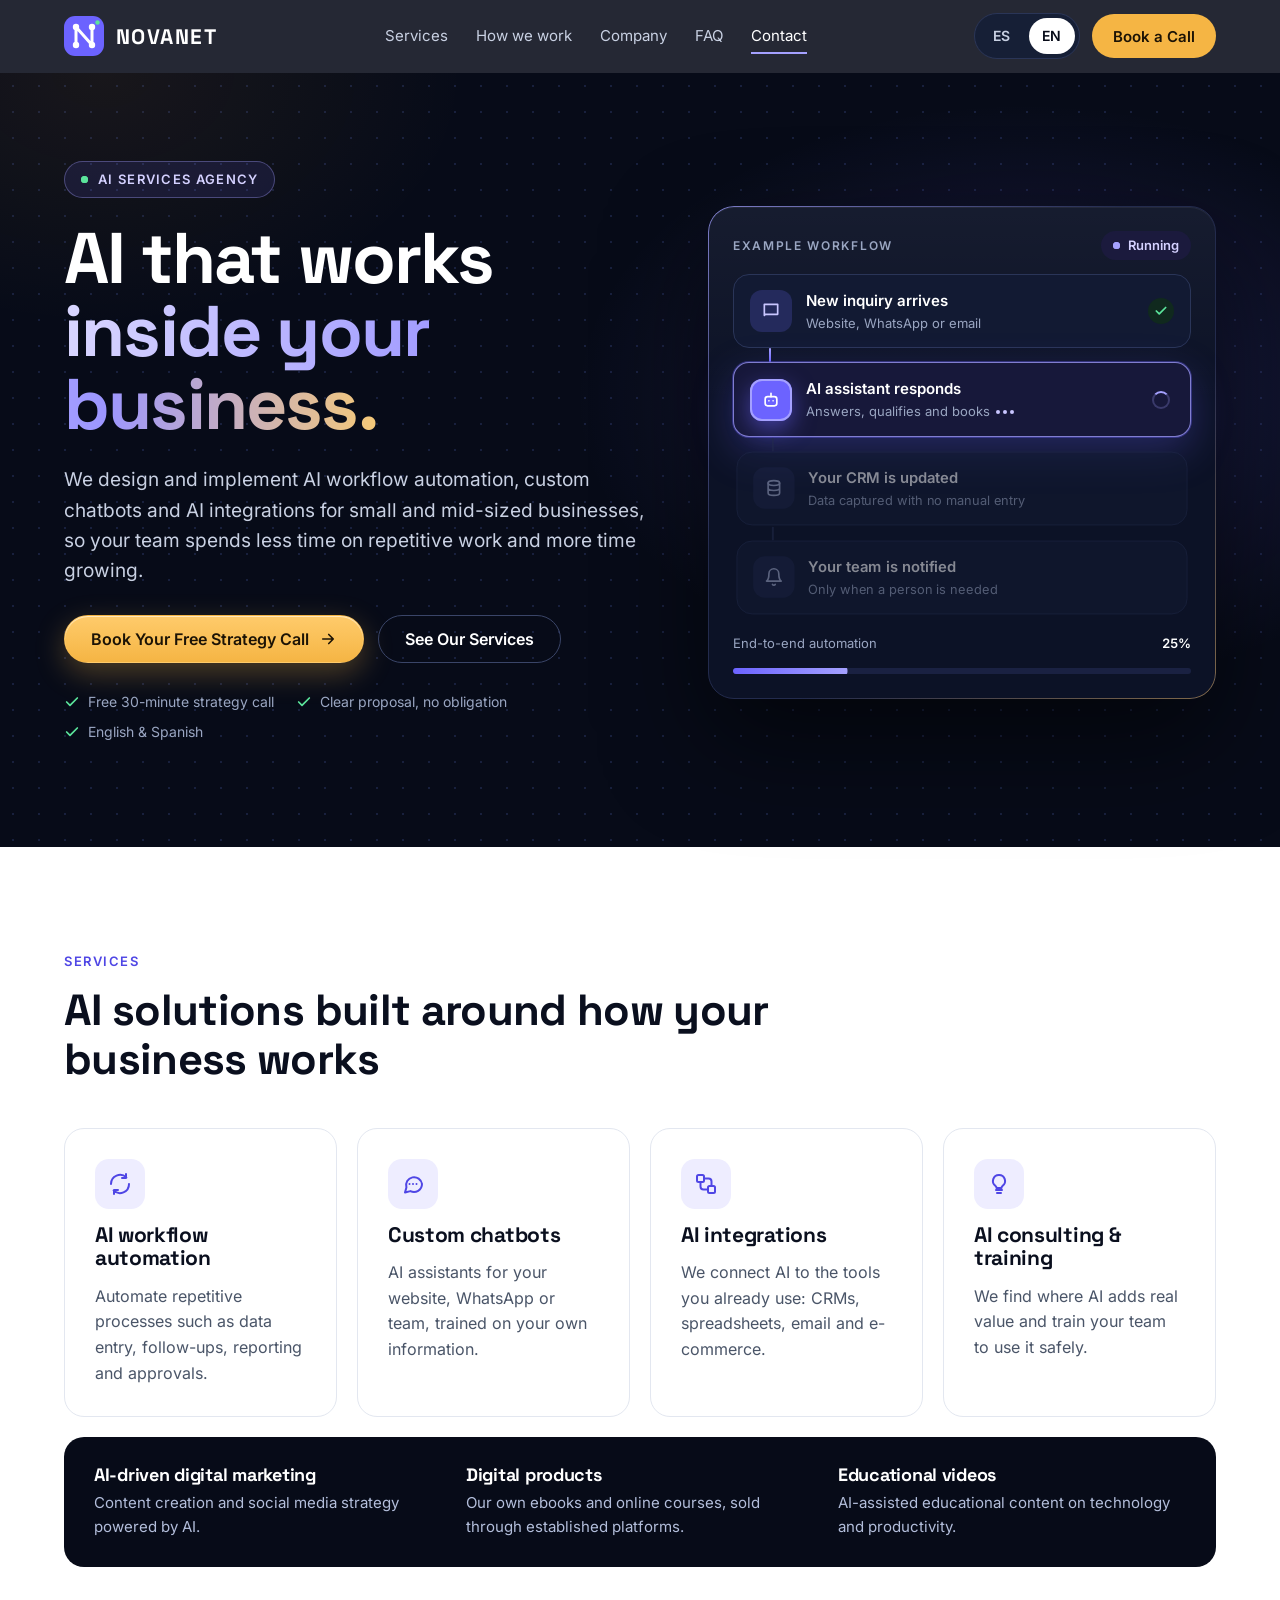
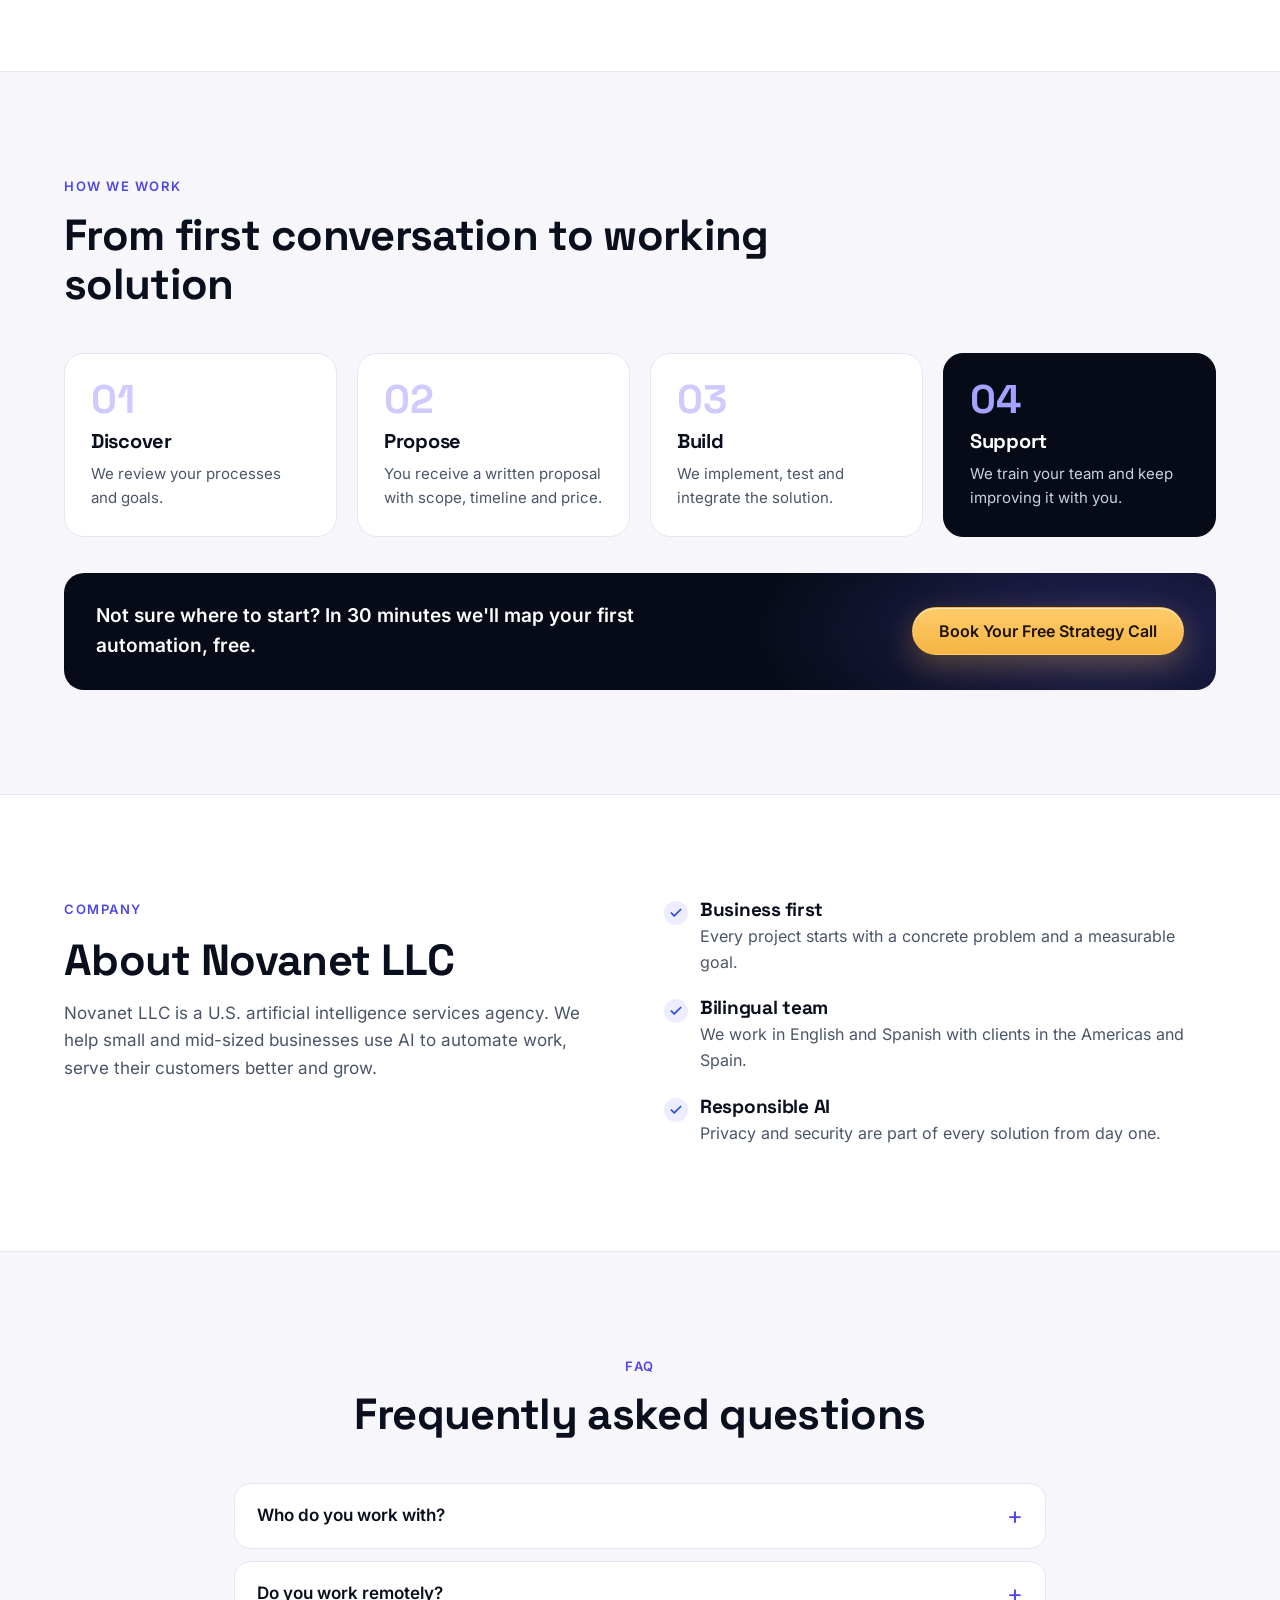
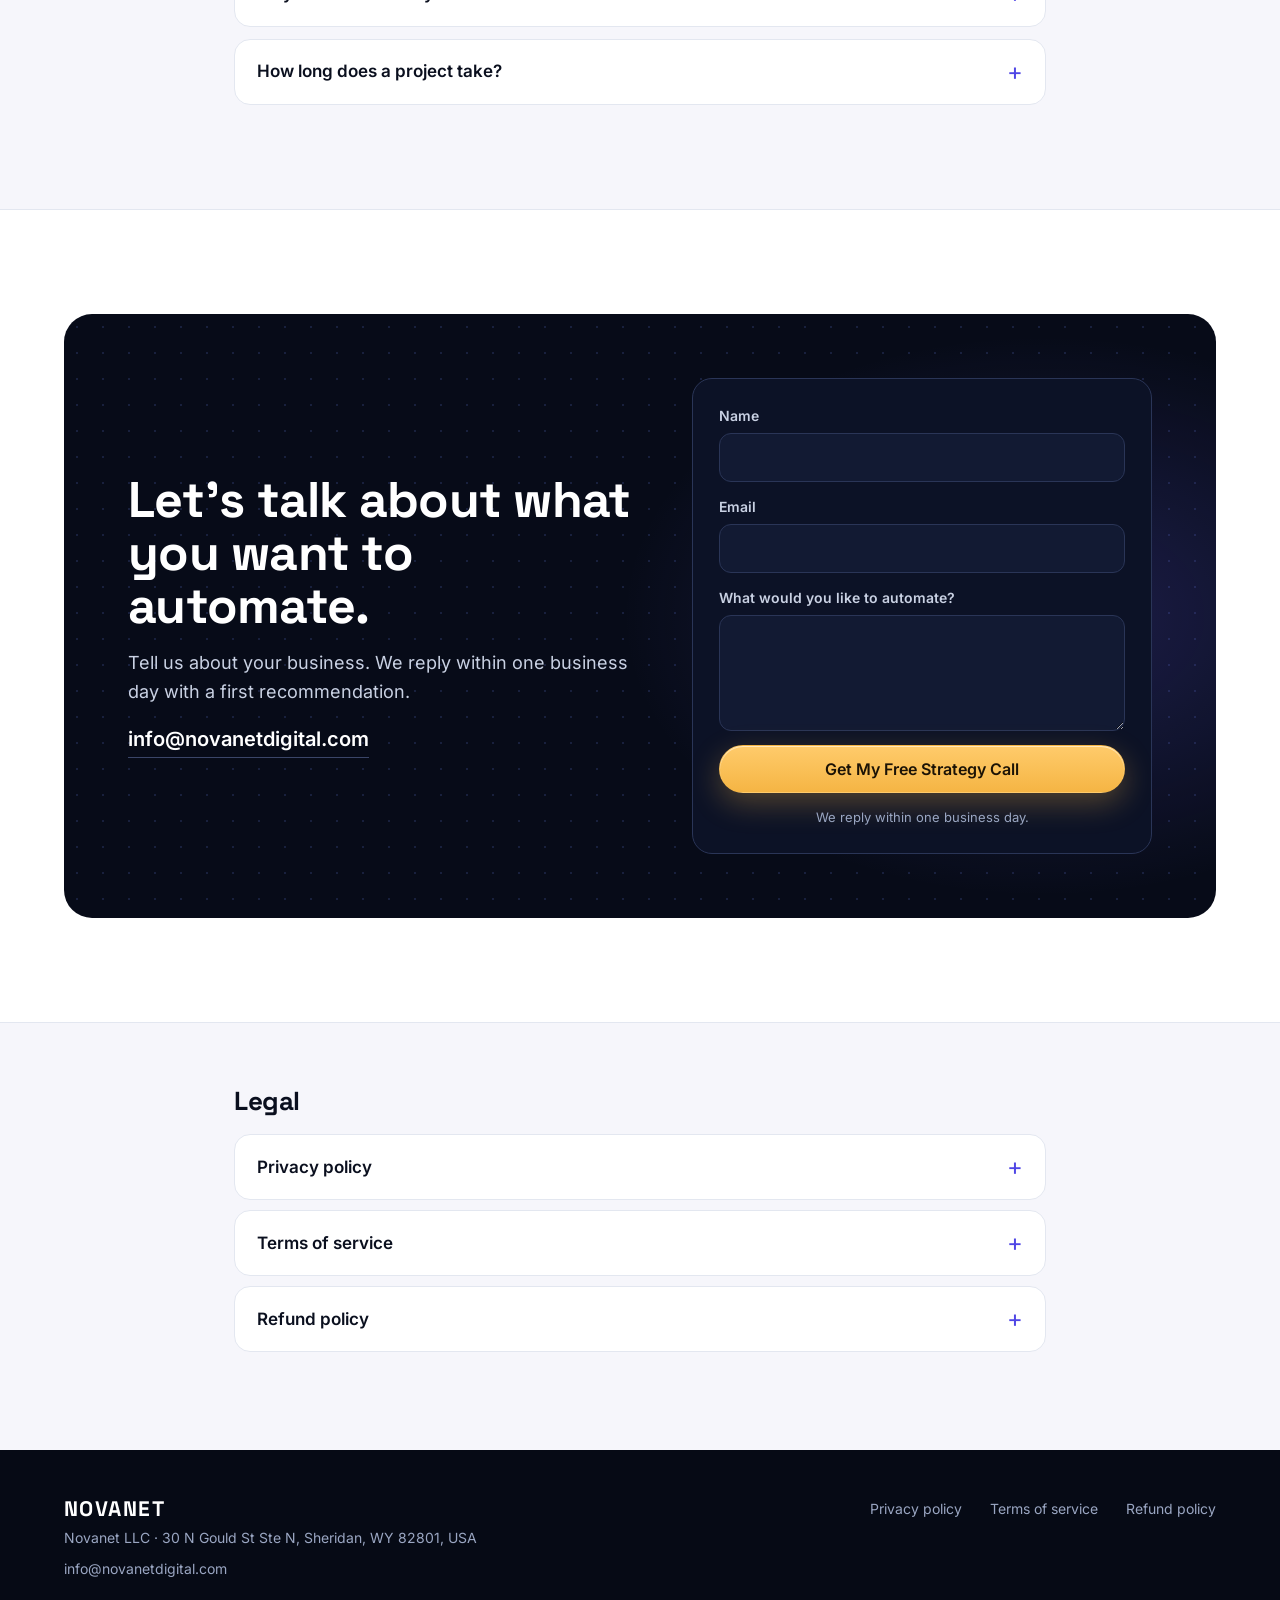
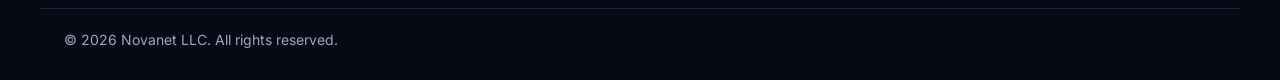
==== commit 3bd9af3d: "Add files via upload" ====
--- a/novanet-web/index.html
+++ b/novanet-web/index.html
@@ -13,8 +13,8 @@
 <!-- Performance: self-hosted fonts, preloaded -->
 <link rel="preload" href="fonts/inter-400.woff2" as="font" type="font/woff2" crossorigin>
 <link rel="preload" href="fonts/space-grotesk-700.woff2" as="font" type="font/woff2" crossorigin>
-<link rel="stylesheet" href="styles.css?v=3">
-<script src="script.js?v=3" defer></script>
+<link rel="stylesheet" href="styles.css?v=4">
+<script src="script.js?v=4" defer></script>
 
 <!-- Icons -->
 <link rel="icon" href="img/favicon.svg" type="image/svg+xml">
@@ -244,6 +244,10 @@
         </div>
         <form class="form" id="contact-form" action="https://formsubmit.co/info@novanetdigital.com" method="POST" novalidate>
           <input type="text" name="_honey" tabindex="-1" autocomplete="off" aria-hidden="true" class="hp">
+          <input type="hidden" name="_subject" value="Novanet: Consultation request">
+          <input type="hidden" name="_captcha" value="false">
+          <input type="hidden" name="_template" value="table">
+          <input type="hidden" name="_next" value="https://novanetdigital.com/?sent=1#contact">
           <label><span data-i18n="fmName">Name</span><input name="name" type="text" autocomplete="name" minlength="2" maxlength="80" required></label>
           <label><span data-i18n="fmEmail">Email</span><input name="email" type="email" autocomplete="email" maxlength="120" required></label>
           <label><span data-i18n="fmMsg">What would you like to automate?</span><textarea name="message" rows="4" minlength="10" maxlength="2000" required></textarea></label>
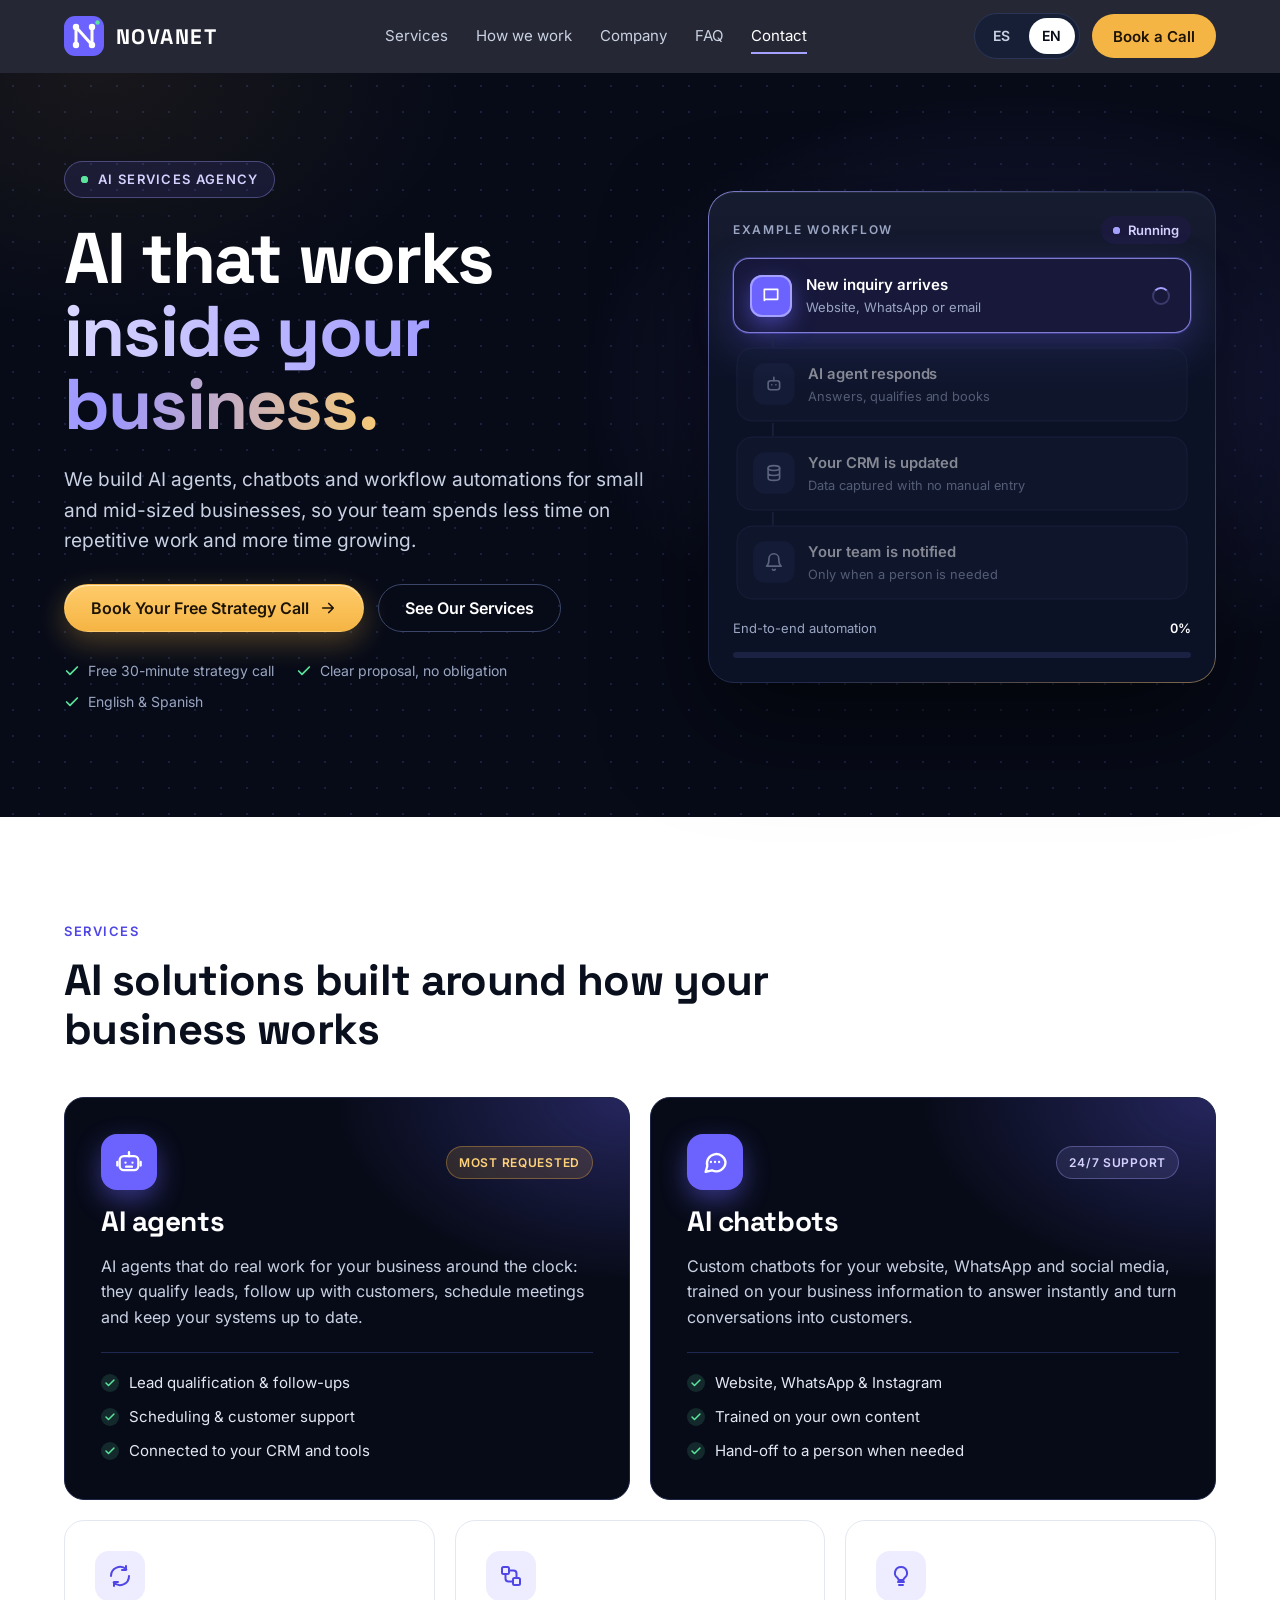
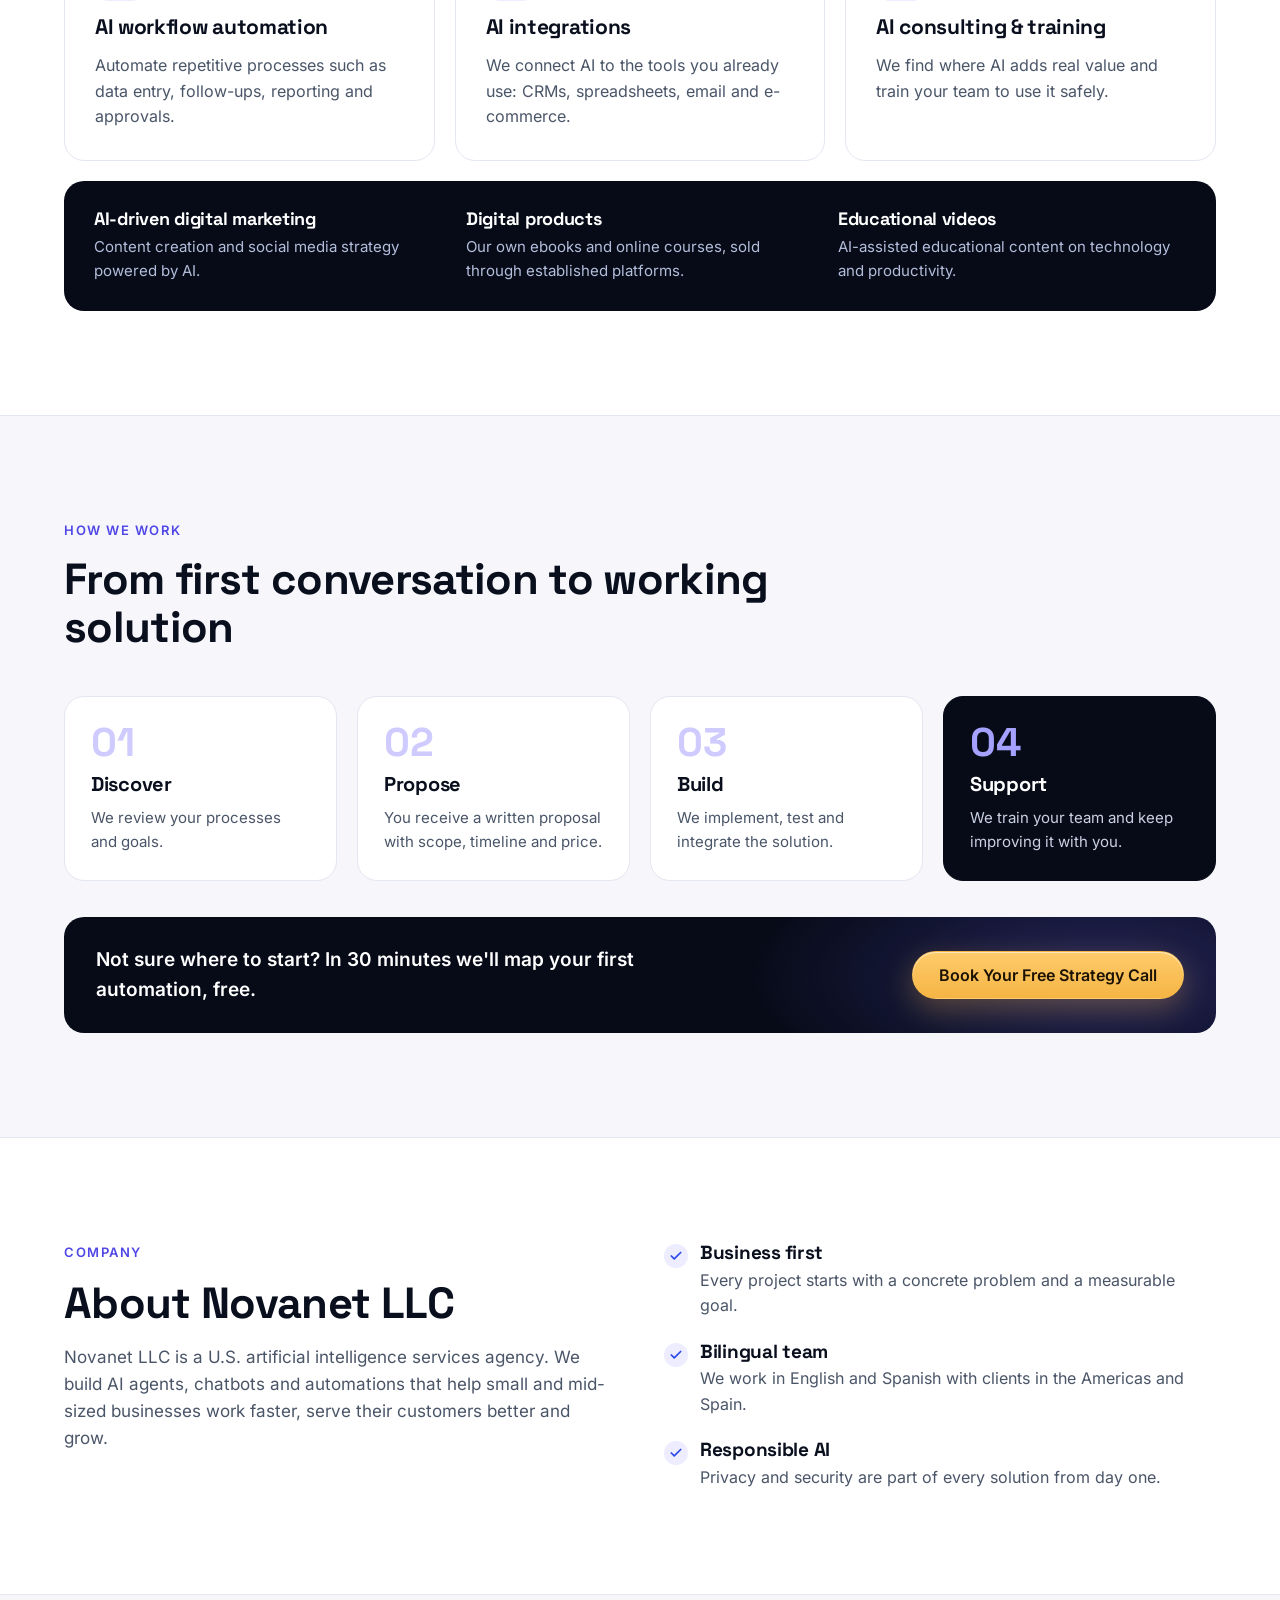
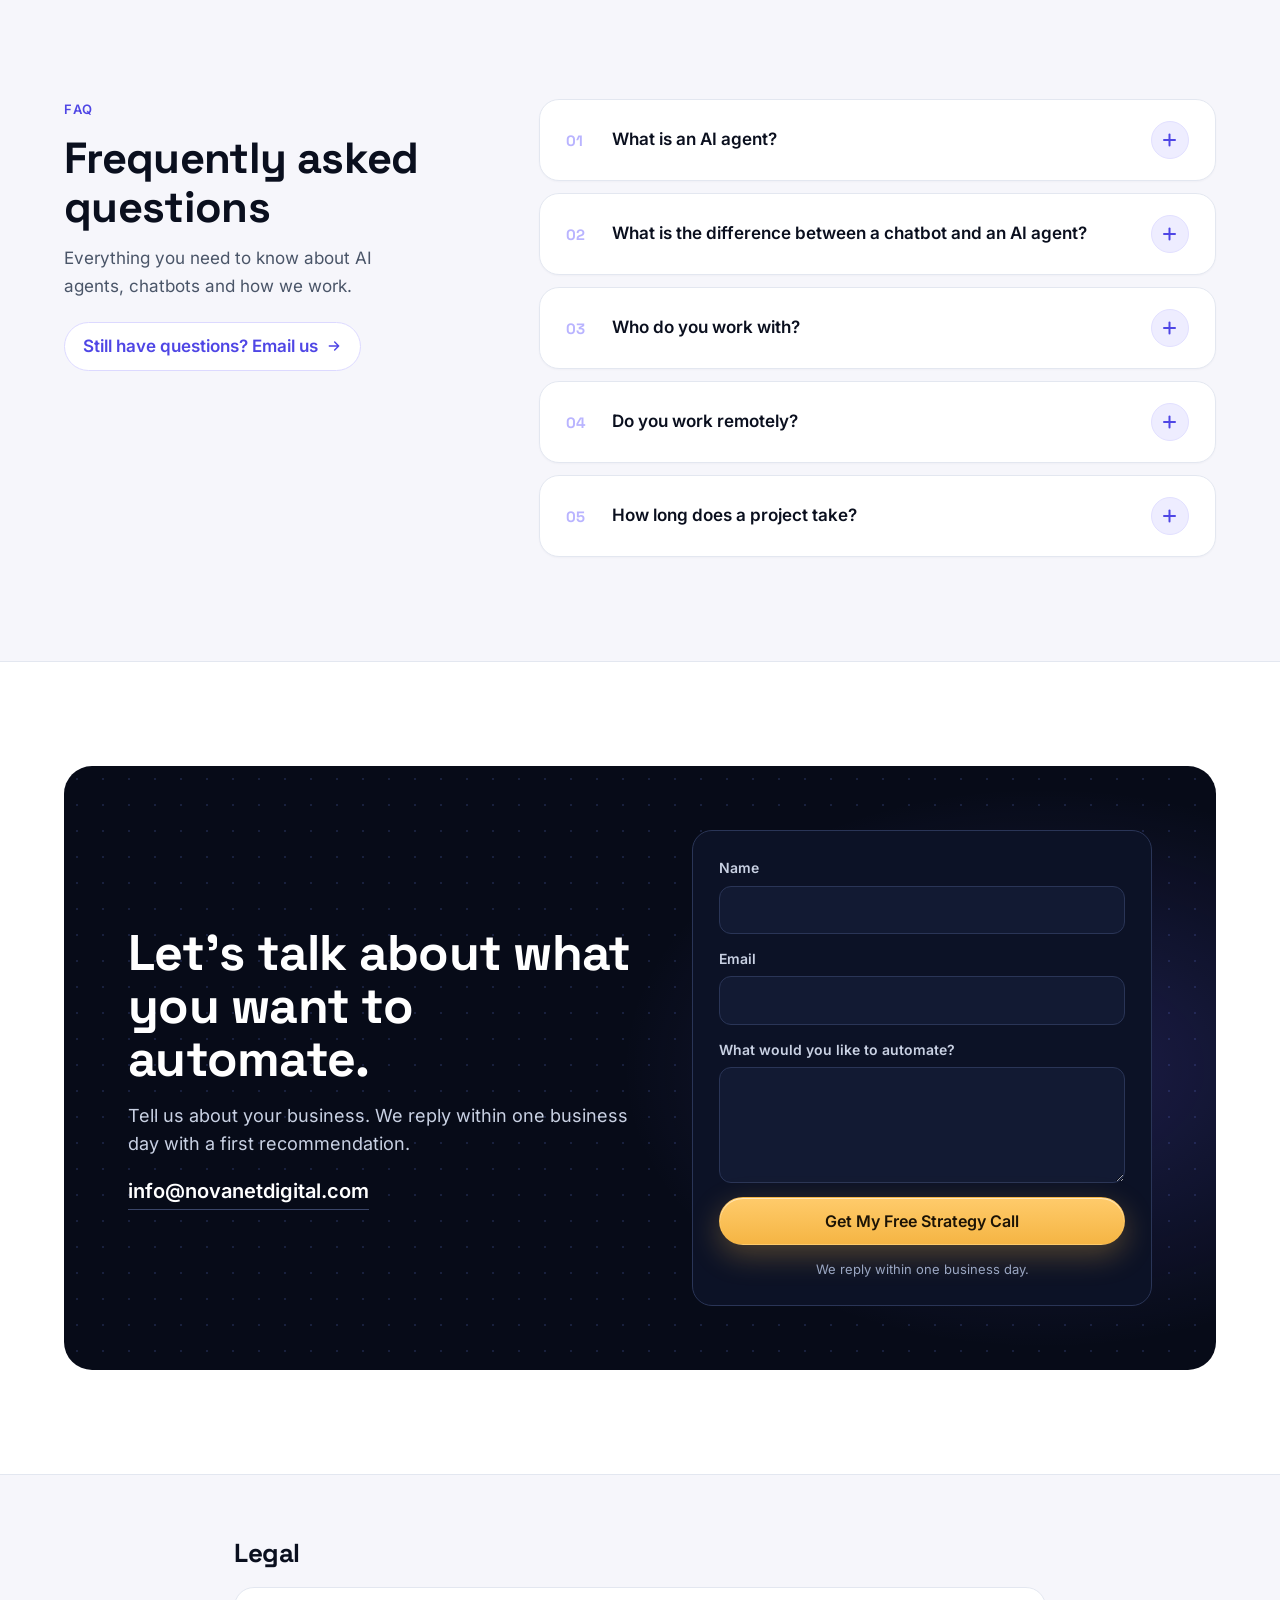
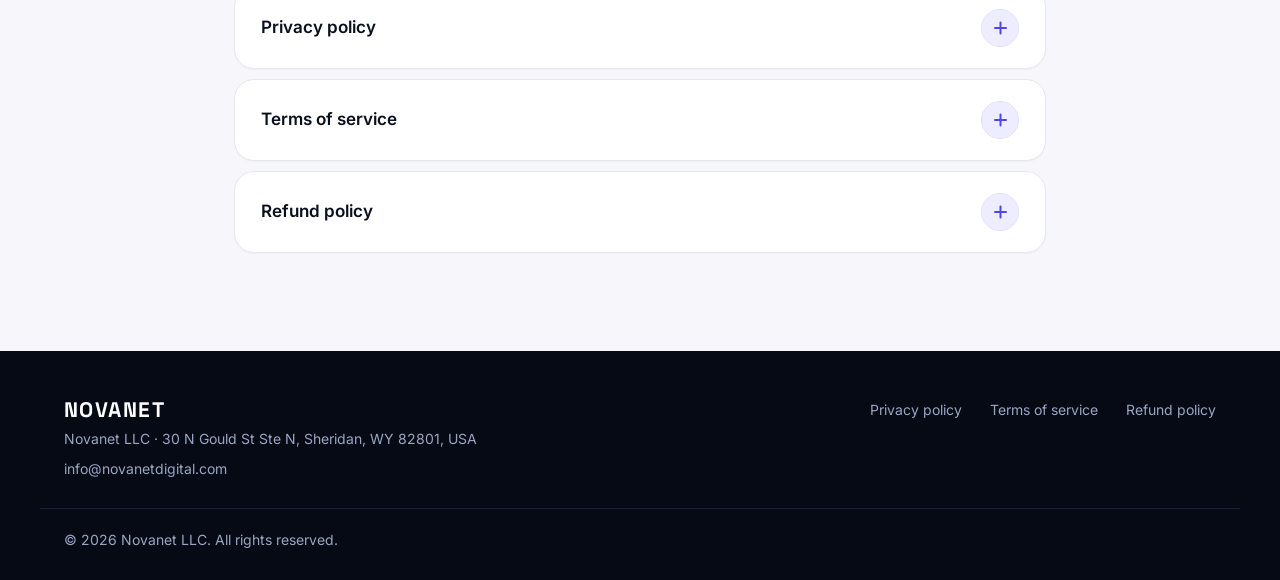
==== commit c615c432: "Add files via upload Subido el 21.10.2026 18:32pm" ====
--- a/novanet-web/index.html
+++ b/novanet-web/index.html
@@ -3,8 +3,8 @@
 <head>
 <meta charset="utf-8">
 <meta name="viewport" content="width=device-width, initial-scale=1">
-<title>AI Automation Agency for Small Businesses | Novanet LLC</title>
-<meta name="description" content="Novanet LLC helps small and mid-sized businesses automate workflows with AI: custom chatbots, AI integrations and consulting. Book a free strategy call.">
+<title>AI Agents & Chatbots for Small Businesses | Novanet LLC</title>
+<meta name="description" content="Novanet LLC builds AI agents, chatbots and workflow automation for small and mid-sized businesses. Book a free strategy call.">
 <meta name="robots" content="index, follow, max-image-preview:large, max-snippet:-1">
 <meta name="author" content="Novanet LLC">
 <meta name="theme-color" content="#070B18">
@@ -13,8 +13,8 @@
 <!-- Performance: self-hosted fonts, preloaded -->
 <link rel="preload" href="fonts/inter-400.woff2" as="font" type="font/woff2" crossorigin>
 <link rel="preload" href="fonts/space-grotesk-700.woff2" as="font" type="font/woff2" crossorigin>
-<link rel="stylesheet" href="styles.css?v=4">
-<script src="script.js?v=4" defer></script>
+<link rel="stylesheet" href="styles.css?v=6">
+<script src="script.js?v=6" defer></script>
 
 <!-- Icons -->
 <link rel="icon" href="img/favicon.svg" type="image/svg+xml">
@@ -25,8 +25,8 @@
 <!-- Open Graph / social -->
 <meta property="og:type" content="website">
 <meta property="og:site_name" content="Novanet LLC">
-<meta property="og:title" content="AI Automation Agency for Small Businesses | Novanet LLC">
-<meta property="og:description" content="AI workflow automation, custom chatbots, AI integrations and consulting for small and mid-sized businesses.">
+<meta property="og:title" content="AI Agents &amp; Chatbots for Small Businesses | Novanet LLC">
+<meta property="og:description" content="AI agents, chatbots and workflow automation for small and mid-sized businesses.">
 <meta property="og:url" content="https://novanetdigital.com/">
 <meta property="og:image" content="https://novanetdigital.com/img/og-image.jpg">
 <meta property="og:image:width" content="1200">
@@ -35,11 +35,11 @@
 <meta property="og:locale" content="en_US">
 <meta property="og:locale:alternate" content="es_ES">
 <meta name="twitter:card" content="summary_large_image">
-<meta name="twitter:title" content="AI Automation Agency for Small Businesses | Novanet LLC">
-<meta name="twitter:description" content="AI workflow automation, custom chatbots, AI integrations and consulting for SMBs.">
+<meta name="twitter:title" content="AI Agents &amp; Chatbots for Small Businesses | Novanet LLC">
+<meta name="twitter:description" content="AI agents, chatbots and workflow automation for small and mid-sized businesses.">
 <meta name="twitter:image" content="https://novanetdigital.com/img/og-image.jpg">
 <script type="application/ld+json">
-{"@context": "https://schema.org", "@graph": [{"@type": "ProfessionalService", "@id": "https://novanetdigital.com/#org", "name": "Novanet LLC", "legalName": "Novanet LLC", "url": "https://novanetdigital.com/", "logo": "https://novanetdigital.com/img/icon-512.png", "image": "https://novanetdigital.com/img/og-image.jpg", "email": "info@novanetdigital.com", "description": "AI services agency providing AI workflow automation, custom chatbots, AI integrations and consulting for small and mid-sized businesses.", "address": {"@type": "PostalAddress", "streetAddress": "30 N Gould St Ste N", "addressLocality": "Sheridan", "addressRegion": "WY", "postalCode": "82801", "addressCountry": "US"}, "areaServed": ["United States", "Latin America", "Spain"], "availableLanguage": ["English", "Spanish"], "knowsAbout": ["AI automation", "Workflow automation", "Chatbots", "AI integrations", "AI consulting", "Digital marketing"], "hasOfferCatalog": {"@type": "OfferCatalog", "name": "AI services", "itemListElement": [{"@type": "Offer", "itemOffered": {"@type": "Service", "name": "AI workflow automation"}}, {"@type": "Offer", "itemOffered": {"@type": "Service", "name": "Custom AI chatbots"}}, {"@type": "Offer", "itemOffered": {"@type": "Service", "name": "AI integrations"}}, {"@type": "Offer", "itemOffered": {"@type": "Service", "name": "AI consulting and training"}}, {"@type": "Offer", "itemOffered": {"@type": "Service", "name": "AI-driven digital marketing"}}]}}, {"@type": "WebSite", "@id": "https://novanetdigital.com/#website", "url": "https://novanetdigital.com/", "name": "Novanet LLC", "inLanguage": ["en", "es"], "publisher": {"@id": "https://novanetdigital.com/#org"}}, {"@type": "FAQPage", "mainEntity": [{"@type": "Question", "name": "Who do you work with?", "acceptedAnswer": {"@type": "Answer", "text": "Small and mid-sized businesses and professionals who want to save time with AI, in English or Spanish."}}, {"@type": "Question", "name": "Do you work remotely?", "acceptedAnswer": {"@type": "Answer", "text": "Yes. We work online with clients in the United States, Latin America and Spain."}}, {"@type": "Question", "name": "How long does a project take?", "acceptedAnswer": {"@type": "Answer", "text": "It depends on the scope. Every proposal includes a clear timeline before work begins."}}]}]}
+{"@context": "https://schema.org", "@graph": [{"@type": "ProfessionalService", "@id": "https://novanetdigital.com/#org", "name": "Novanet LLC", "legalName": "Novanet LLC", "url": "https://novanetdigital.com/", "logo": "https://novanetdigital.com/img/icon-512.png", "image": "https://novanetdigital.com/img/og-image.jpg", "email": "info@novanetdigital.com", "description": "AI services agency that builds AI agents, chatbots and workflow automation for small and mid-sized businesses.", "address": {"@type": "PostalAddress", "streetAddress": "30 N Gould St Ste N", "addressLocality": "Sheridan", "addressRegion": "WY", "postalCode": "82801", "addressCountry": "US"}, "areaServed": ["United States", "Latin America", "Spain"], "availableLanguage": ["English", "Spanish"], "knowsAbout": ["AI agents", "AI chatbots", "Workflow automation", "AI integrations", "AI consulting", "Digital marketing"], "hasOfferCatalog": {"@type": "OfferCatalog", "name": "AI services", "itemListElement": [{"@type": "Offer", "itemOffered": {"@type": "Service", "name": "AI agents"}}, {"@type": "Offer", "itemOffered": {"@type": "Service", "name": "AI chatbots for website and WhatsApp"}}, {"@type": "Offer", "itemOffered": {"@type": "Service", "name": "AI workflow automation"}}, {"@type": "Offer", "itemOffered": {"@type": "Service", "name": "AI integrations"}}, {"@type": "Offer", "itemOffered": {"@type": "Service", "name": "AI consulting and training"}}, {"@type": "Offer", "itemOffered": {"@type": "Service", "name": "AI-driven digital marketing"}}]}}, {"@type": "WebSite", "@id": "https://novanetdigital.com/#website", "url": "https://novanetdigital.com/", "name": "Novanet LLC", "inLanguage": ["en", "es"], "publisher": {"@id": "https://novanetdigital.com/#org"}}, {"@type": "FAQPage", "mainEntity": [{"@type": "Question", "name": "What is an AI agent?", "acceptedAnswer": {"@type": "Answer", "text": "An AI agent is software that understands requests and completes tasks on its own: answering customers, qualifying leads, booking meetings or updating your systems, with a person in the loop when needed."}}, {"@type": "Question", "name": "What is the difference between a chatbot and an AI agent?", "acceptedAnswer": {"@type": "Answer", "text": "A chatbot answers questions in a conversation. An AI agent goes further: it takes actions across your tools, such as creating a record in your CRM or scheduling a call."}}, {"@type": "Question", "name": "Who do you work with?", "acceptedAnswer": {"@type": "Answer", "text": "Small and mid-sized businesses and professionals who want to save time with AI, in English or Spanish."}}, {"@type": "Question", "name": "Do you work remotely?", "acceptedAnswer": {"@type": "Answer", "text": "Yes. We work online with clients in the United States, Latin America and Spain."}}, {"@type": "Question", "name": "How long does a project take?", "acceptedAnswer": {"@type": "Answer", "text": "It depends on the scope. A chatbot or a first automation can be ready in a few weeks, and every proposal includes a clear timeline."}}]}]}
 </script>
 </head>
 <body>
@@ -89,7 +89,7 @@
       <div class="hero__copy">
         <span class="pill reveal"><i class="live"></i><span data-i18n="heroEyebrow">AI services agency</span></span>
         <h1 class="reveal" data-i18n-html="heroTitle">AI that works <span class="hl">inside your business.</span></h1>
-        <p class="hero__sub reveal" data-i18n="heroSub">We design and implement AI workflow automation, custom chatbots and AI integrations for small and mid-sized businesses, so your team spends less time on repetitive work and more time growing.</p>
+        <p class="hero__sub reveal" data-i18n="heroSub">We build AI agents, chatbots and workflow automations for small and mid-sized businesses, so your team spends less time on repetitive work and more time growing.</p>
         <div class="hero__ctas reveal">
           <a class="btn btn--primary" href="#contact"><span data-i18n="heroCta1">Book Your Free Strategy Call</span>
             <svg width="18" height="18" viewBox="0 0 24 24" aria-hidden="true"><path d="M5 12h14M13 6l6 6-6 6" fill="none" stroke="currentColor" stroke-width="2.2" stroke-linecap="round" stroke-linejoin="round"/></svg></a>
@@ -115,7 +115,7 @@
           </li>
           <li class="flow__step">
             <span class="flow__icon"><svg viewBox="0 0 24 24"><rect x="5" y="8" width="14" height="11" rx="3"/><path d="M12 8V4M9.5 13h.01M14.5 13h.01"/></svg></span>
-            <span class="flow__txt"><b data-i18n="flow2">AI assistant responds</b><small><span data-i18n="flow2s">Answers, qualifies and books</span><span class="typing"><i></i><i></i><i></i></span></small></span>
+            <span class="flow__txt"><b data-i18n="flow2">AI agent responds</b><small><span data-i18n="flow2s">Answers, qualifies and books</span><span class="typing"><i></i><i></i><i></i></span></small></span>
             <span class="flow__end"><i class="flow__spin"></i><span class="flow__check"><svg viewBox="0 0 24 24"><path d="M20 6 9 17l-5-5"/></svg></span></span>
           </li>
           <li class="flow__step">
@@ -142,16 +142,39 @@
         <span class="eyebrow" data-i18n="servEyebrow">Services</span>
         <h2 data-i18n="servTitle">AI solutions built around how your business works</h2>
       </header>
-      <div class="cards">
+      <div class="cards cards--featured">
+        <article class="card card--feature reveal">
+          <div class="card__top">
+            <span class="card__icon card__icon--lg"><svg viewBox="0 0 24 24"><rect x="4" y="7" width="16" height="12" rx="3.5"/><path d="M12 7V3.5M9 12.5h.01M15 12.5h.01M9.5 16h5M2 12v3M22 12v3"/></svg></span>
+            <span class="card__tag" data-i18n="tagAgents">Most requested</span>
+          </div>
+          <h3 data-i18n="f1t">AI agents</h3>
+          <p data-i18n="f1d">AI agents that do real work for your business around the clock: they qualify leads, follow up with customers, schedule meetings and keep your systems up to date.</p>
+          <ul class="ticks">
+            <li><svg viewBox="0 0 24 24" aria-hidden="true"><path d="M20 6 9 17l-5-5"/></svg><span data-i18n="f1b1">Lead qualification &amp; follow-ups</span></li>
+            <li><svg viewBox="0 0 24 24" aria-hidden="true"><path d="M20 6 9 17l-5-5"/></svg><span data-i18n="f1b2">Scheduling &amp; customer support</span></li>
+            <li><svg viewBox="0 0 24 24" aria-hidden="true"><path d="M20 6 9 17l-5-5"/></svg><span data-i18n="f1b3">Connected to your CRM and tools</span></li>
+          </ul>
+        </article>
+        <article class="card card--feature reveal">
+          <div class="card__top">
+            <span class="card__icon card__icon--lg"><svg viewBox="0 0 24 24"><path d="M21 12a8 8 0 0 1-11.6 7.1L4 20.5l1.4-5.1A8 8 0 1 1 21 12z"/><path d="M8.5 12h.01M12 12h.01M15.5 12h.01"/></svg></span>
+            <span class="card__tag card__tag--soft" data-i18n="tagBots">24/7 support</span>
+          </div>
+          <h3 data-i18n="f2t">AI chatbots</h3>
+          <p data-i18n="f2d">Custom chatbots for your website, WhatsApp and social media, trained on your business information to answer instantly and turn conversations into customers.</p>
+          <ul class="ticks">
+            <li><svg viewBox="0 0 24 24" aria-hidden="true"><path d="M20 6 9 17l-5-5"/></svg><span data-i18n="f2b1">Website, WhatsApp &amp; Instagram</span></li>
+            <li><svg viewBox="0 0 24 24" aria-hidden="true"><path d="M20 6 9 17l-5-5"/></svg><span data-i18n="f2b2">Trained on your own content</span></li>
+            <li><svg viewBox="0 0 24 24" aria-hidden="true"><path d="M20 6 9 17l-5-5"/></svg><span data-i18n="f2b3">Hand-off to a person when needed</span></li>
+          </ul>
+        </article>
+      </div>
+      <div class="cards cards--3">
         <article class="card reveal">
           <span class="card__icon"><svg viewBox="0 0 24 24"><path d="M21 12a9 9 0 0 1-15.4 6.4M3 12a9 9 0 0 1 15.4-6.4M18 2v4h-4M6 22v-4h4"/></svg></span>
           <h3 data-i18n="s1t">AI workflow automation</h3>
           <p data-i18n="s1d">Automate repetitive processes such as data entry, follow-ups, reporting and approvals.</p>
-        </article>
-        <article class="card reveal">
-          <span class="card__icon"><svg viewBox="0 0 24 24"><path d="M21 12a8 8 0 0 1-11.6 7.1L4 20.5l1.4-5.1A8 8 0 1 1 21 12z"/><path d="M8.5 12h.01M12 12h.01M15.5 12h.01"/></svg></span>
-          <h3 data-i18n="s2t">Custom chatbots</h3>
-          <p data-i18n="s2d">AI assistants for your website, WhatsApp or team, trained on your own information.</p>
         </article>
         <article class="card reveal">
           <span class="card__icon"><svg viewBox="0 0 24 24"><rect x="3" y="3" width="7" height="7" rx="1.5"/><rect x="14" y="14" width="7" height="7" rx="1.5"/><path d="M10 6.5h4.5a3 3 0 0 1 3 3V14M14 17.5H9.5a3 3 0 0 1-3-3V10"/></svg></span>
@@ -208,7 +231,7 @@
       <div class="company__copy reveal">
         <span class="eyebrow" data-i18n="coEyebrow">Company</span>
         <h2 data-i18n="coTitle">About Novanet LLC</h2>
-        <p data-i18n="coText">Novanet LLC is a U.S. artificial intelligence services agency. We help small and mid-sized businesses use AI to automate work, serve their customers better and grow.</p>
+        <p data-i18n="coText">Novanet LLC is a U.S. artificial intelligence services agency. We build AI agents, chatbots and automations that help small and mid-sized businesses work faster, serve their customers better and grow.</p>
       </div>
       <ul class="values reveal">
         <li><h3 data-i18n="v1t">Business first</h3><p data-i18n="v1d">Every project starts with a concrete problem and a measurable goal.</p></li>
@@ -220,15 +243,20 @@
 
   <!-- FAQ -->
   <section class="section section--tint" id="faq">
-    <div class="container container--narrow">
-      <header class="section__head section__head--center reveal">
+    <div class="container faq-wrap">
+      <header class="faq-wrap__head reveal">
         <span class="eyebrow">FAQ</span>
         <h2 data-i18n="faqTitle">Frequently asked questions</h2>
+        <p data-i18n="faqSub">Everything you need to know about AI agents, chatbots and how we work.</p>
+        <a class="faq-wrap__link" href="mailto:info@novanetdigital.com"><span data-i18n="faqMore">Still have questions? Email us</span>
+          <svg width="16" height="16" viewBox="0 0 24 24" aria-hidden="true"><path d="M5 12h14M13 6l6 6-6 6" fill="none" stroke="currentColor" stroke-width="2.2" stroke-linecap="round" stroke-linejoin="round"/></svg></a>
       </header>
       <div class="faq">
-        <details class="reveal"><summary data-i18n="q1">Who do you work with?</summary><p data-i18n="a1">Small and mid-sized businesses and professionals who want to save time with AI, in English or Spanish.</p></details>
-        <details class="reveal"><summary data-i18n="q2">Do you work remotely?</summary><p data-i18n="a2">Yes. We work online with clients in the United States, Latin America and Spain.</p></details>
-        <details class="reveal"><summary data-i18n="q3">How long does a project take?</summary><p data-i18n="a3">It depends on the scope. Every proposal includes a clear timeline before work begins.</p></details>
+          <details class="faq__item reveal"><summary><span class="faq__n">01</span><span class="faq__q" data-i18n="q1">What is an AI agent?</span><span class="faq__icon" aria-hidden="true"></span></summary><p data-i18n="a1">An AI agent is software that understands requests and completes tasks on its own: answering customers, qualifying leads, booking meetings or updating your systems, with a person in the loop when needed.</p></details>
+          <details class="faq__item reveal"><summary><span class="faq__n">02</span><span class="faq__q" data-i18n="q2">What is the difference between a chatbot and an AI agent?</span><span class="faq__icon" aria-hidden="true"></span></summary><p data-i18n="a2">A chatbot answers questions in a conversation. An AI agent goes further: it takes actions across your tools, such as creating a record in your CRM or scheduling a call.</p></details>
+          <details class="faq__item reveal"><summary><span class="faq__n">03</span><span class="faq__q" data-i18n="q3">Who do you work with?</span><span class="faq__icon" aria-hidden="true"></span></summary><p data-i18n="a3">Small and mid-sized businesses and professionals who want to save time with AI, in English or Spanish.</p></details>
+          <details class="faq__item reveal"><summary><span class="faq__n">04</span><span class="faq__q" data-i18n="q4">Do you work remotely?</span><span class="faq__icon" aria-hidden="true"></span></summary><p data-i18n="a4">Yes. We work online with clients in the United States, Latin America and Spain.</p></details>
+          <details class="faq__item reveal"><summary><span class="faq__n">05</span><span class="faq__q" data-i18n="q5">How long does a project take?</span><span class="faq__icon" aria-hidden="true"></span></summary><p data-i18n="a5">It depends on the scope. A chatbot or a first automation can be ready in a few weeks, and every proposal includes a clear timeline.</p></details>
       </div>
     </div>
   </section>
@@ -263,15 +291,15 @@
     <div class="container container--narrow">
       <h2 class="legal__title" data-i18n="legalTitle">Legal</h2>
       <details id="privacy">
-        <summary data-i18n="lPrivacy">Privacy policy</summary>
+        <summary><span class="faq__q" data-i18n="lPrivacy">Privacy policy</span><span class="faq__icon" aria-hidden="true"></span></summary>
         <div data-i18n-html="privacyText"></div>
       </details>
       <details id="terms">
-        <summary data-i18n="lTerms">Terms of service</summary>
+        <summary><span class="faq__q" data-i18n="lTerms">Terms of service</span><span class="faq__icon" aria-hidden="true"></span></summary>
         <div data-i18n-html="termsText"></div>
       </details>
       <details id="refunds">
-        <summary data-i18n="lRefunds">Refund policy</summary>
+        <summary><span class="faq__q" data-i18n="lRefunds">Refund policy</span><span class="faq__icon" aria-hidden="true"></span></summary>
         <div data-i18n-html="refundText"></div>
       </details>
     </div>
--- a/novanet-web/styles.css
+++ b/novanet-web/styles.css
@@ -4,8 +4,7 @@
 /* Self-hosted fonts (latin subset, covers Spanish) */
 @font-face { font-family: "Inter"; font-style: normal; font-weight: 400; font-display: swap; src: url("fonts/inter-400.woff2") format("woff2"); }
 @font-face { font-family: "Inter"; font-style: normal; font-weight: 600 700; font-display: swap; src: url("fonts/inter-600.woff2") format("woff2"); }
-@font-face { font-family: "Space Grotesk"; font-style: normal; font-weight: 600; font-display: swap; src: url("fonts/space-grotesk-600.woff2") format("woff2"); }
-@font-face { font-family: "Space Grotesk"; font-style: normal; font-weight: 700; font-display: swap; src: url("fonts/space-grotesk-700.woff2") format("woff2"); }
+@font-face { font-family: "Space Grotesk"; font-style: normal; font-weight: 600 700; font-display: swap; src: url("fonts/space-grotesk-700.woff2") format("woff2"); }
 
 :root {
   --ink: #070B18;
@@ -270,6 +269,23 @@
 .eyebrow { font-size: 13px; font-weight: 600; letter-spacing: .12em; text-transform: uppercase; color: var(--accent-ink); }
 
 .cards { display: grid; grid-template-columns: repeat(auto-fit, minmax(250px, 1fr)); gap: 20px; }
+.cards--featured { grid-template-columns: repeat(auto-fit, minmax(320px, 1fr)); margin-bottom: 20px; }
+.cards--3 { grid-template-columns: repeat(auto-fit, minmax(240px, 1fr)); }
+.card.card--feature {
+  position: relative; overflow: hidden; color: #fff; border-color: #1E2747; padding: 36px; gap: 16px;
+  background: radial-gradient(420px 260px at 100% 0%, rgba(108, 99, 255, .30), transparent 70%), var(--ink);
+}
+.card.card--feature:hover { border-color: rgba(165, 161, 255, .55); box-shadow: 0 26px 60px rgba(28, 22, 90, .28); }
+.card.card--feature h3 { font-size: 28px; }
+.card.card--feature p { color: var(--soft-dark); font-size: 16px; }
+.card__top { display: flex; align-items: center; justify-content: space-between; gap: 12px; }
+.card .card__icon.card__icon--lg { width: 56px; height: 56px; border-radius: 16px; background: var(--accent); box-shadow: 0 10px 26px rgba(108, 99, 255, .45); }
+.card .card__icon.card__icon--lg svg { width: 28px; height: 28px; stroke: #fff; }
+.card__tag { font-size: 12px; font-weight: 600; letter-spacing: .06em; text-transform: uppercase; padding: 6px 12px; border-radius: 999px; background: rgba(245, 181, 68, .14); color: #FFD27A; border: 1px solid rgba(245, 181, 68, .35); }
+.card__tag--soft { background: rgba(165, 161, 255, .12); color: #D4D1FF; border-color: rgba(165, 161, 255, .35); }
+.ticks { list-style: none; margin: 6px 0 0; padding: 18px 0 0; border-top: 1px solid #1F2850; display: grid; gap: 10px; }
+.ticks li { display: flex; align-items: center; gap: 10px; font-size: 15px; color: #E3E6F3; }
+.ticks svg { width: 18px; height: 18px; flex: none; padding: 3px; border-radius: 50%; background: rgba(91, 228, 155, .14); fill: none; stroke: var(--green); stroke-width: 3; stroke-linecap: round; stroke-linejoin: round; }
 .card {
   background: #fff; border: 1px solid var(--line); border-radius: var(--radius); padding: 30px;
   display: flex; flex-direction: column; gap: 14px;
@@ -315,19 +331,57 @@
 .values h3 { font-size: 19px; margin-bottom: 4px; }
 .values p { color: var(--muted); font-size: 16px; }
 
-/* FAQ & legal */
+/* FAQ & legal — premium accordion */
+.faq-wrap { display: grid; grid-template-columns: minmax(0, .85fr) minmax(0, 1.4fr); gap: 64px; align-items: start; }
+.faq-wrap__head { display: flex; flex-direction: column; gap: 14px; position: sticky; top: 104px; }
+.faq-wrap__head p { color: var(--muted); max-width: 360px; }
+.faq-wrap__link {
+  align-self: flex-start; margin-top: 8px; display: inline-flex; align-items: center; gap: 8px;
+  font-weight: 600; text-decoration: none; color: var(--accent-ink);
+  padding: 10px 18px; border-radius: 999px; background: #fff; border: 1px solid #DCD9FF;
+  transition: border-color .2s, box-shadow .2s, transform .2s var(--ease);
+}
+.faq-wrap__link:hover { border-color: var(--accent-light); box-shadow: 0 8px 24px rgba(79, 70, 229, .12); transform: translateY(-1px); }
+.faq-wrap__link svg { transition: transform .2s var(--ease); }
+.faq-wrap__link:hover svg { transform: translateX(3px); }
+
 .faq { display: flex; flex-direction: column; gap: 12px; }
-details { background: #fff; border: 1px solid var(--line); border-radius: 16px; padding: 0 22px; }
+:root { interpolate-size: allow-keywords; }
+details {
+  position: relative; background: #fff; border: 1px solid var(--line); border-radius: 20px; padding: 0 26px;
+  box-shadow: 0 1px 2px rgba(16, 12, 60, .03);
+  transition: border-color .3s, box-shadow .3s, transform .3s var(--ease);
+}
+details:hover { border-color: #DCD9FF; box-shadow: 0 10px 30px rgba(28, 22, 90, .07); }
+details[open] { border-color: #CFCBFF; box-shadow: 0 20px 50px rgba(28, 22, 90, .10); }
+details::details-content { block-size: 0; overflow: hidden; transition: block-size .4s var(--ease), content-visibility .4s allow-discrete; }
+details[open]::details-content { block-size: auto; }
 summary {
-  list-style: none; cursor: pointer; display: flex; justify-content: space-between; align-items: center; gap: 16px;
-  min-height: 64px; font-weight: 600;
+  list-style: none; cursor: pointer; display: flex; align-items: center; gap: 18px;
+  min-height: 80px; padding: 18px 0; font-weight: 600; font-size: 17px; line-height: 1.4; color: var(--text);
 }
 summary::-webkit-details-marker { display: none; }
-summary::after { content: "+"; font-size: 24px; font-weight: 400; color: var(--accent-ink); transition: transform .25s var(--ease); }
-details[open] summary::after { transform: rotate(45deg); }
-details > p, details > div { padding-bottom: 20px; color: var(--muted); }
+summary:focus-visible { outline-offset: 6px; }
+.faq__n { flex: none; min-width: 28px; font: 700 15px/1 var(--display); color: #B9B4FF; letter-spacing: .02em; transition: color .3s; }
+details[open] .faq__n { color: var(--accent-ink); }
+.faq__q { flex: 1; min-width: 0; }
+.faq__icon {
+  position: relative; flex: none; width: 38px; height: 38px; border-radius: 50%;
+  background: var(--accent-soft); border: 1px solid #E2E0FF;
+  transition: transform .4s var(--ease), background-color .3s, border-color .3s, box-shadow .3s;
+}
+.faq__icon::before, .faq__icon::after {
+  content: ""; position: absolute; left: 50%; top: 50%; width: 13px; height: 2px; margin: -1px 0 0 -6.5px;
+  border-radius: 2px; background: var(--accent-ink); transition: background-color .3s;
+}
+.faq__icon::after { transform: rotate(90deg); }
+details:hover .faq__icon { border-color: #CFCBFF; }
+details[open] .faq__icon { transform: rotate(135deg); background: var(--accent); border-color: var(--accent); box-shadow: 0 8px 20px rgba(108, 99, 255, .35); }
+details[open] .faq__icon::before, details[open] .faq__icon::after { background: #fff; }
+details > p, details > div { padding: 0 54px 26px 0; color: var(--muted); }
+.faq details > p { padding-left: 46px; }
+details[open] > p, details[open] > div { animation: fadeUp .45s var(--ease) both; }
 details > div p + p { margin-top: 10px; }
-details > div h4 { margin: 14px 0 4px; font-size: 15px; color: var(--text); }
 
 /* Contact */
 .contact {
@@ -383,6 +437,7 @@
 @keyframes ring { 0% { transform: scale(1); opacity: .8; } 100% { transform: scale(1.45); opacity: 0; } }
 @keyframes spin { to { transform: rotate(360deg); } }
 @keyframes blink { 0%, 80%, 100% { opacity: .25; } 40% { opacity: 1; } }
+@keyframes fadeUp { from { opacity: 0; transform: translateY(6px); } to { opacity: 1; transform: none; } }
 @keyframes float { 0%, 100% { transform: translateY(0); } 50% { transform: translateY(-6px); } }
 
 /* ---------- Responsive ---------- */
@@ -401,9 +456,17 @@
   .nav.is-open { visibility: visible; opacity: 1; transform: none; transition: opacity .2s, transform .2s var(--ease); }
   .hero__inner { padding-top: 56px; padding-bottom: 72px; gap: 40px; }
   .section { padding: 72px 0; }
+  .faq-wrap { grid-template-columns: 1fr; gap: 32px; }
+  .faq-wrap__head { position: static; }
 }
 @media (max-width: 480px) {
   body { font-size: 16px; }
+  details { padding: 0 18px; }
+  summary { gap: 12px; font-size: 16px; min-height: 72px; }
+  .faq__n { display: none; }
+  .faq details > p { padding-left: 0; }
+  details > p, details > div { padding-right: 0; }
+  .card--feature { padding: 28px; }
   .hero__ctas .btn { width: 100%; }
   .inline-cta .btn { width: 100%; }
 }
